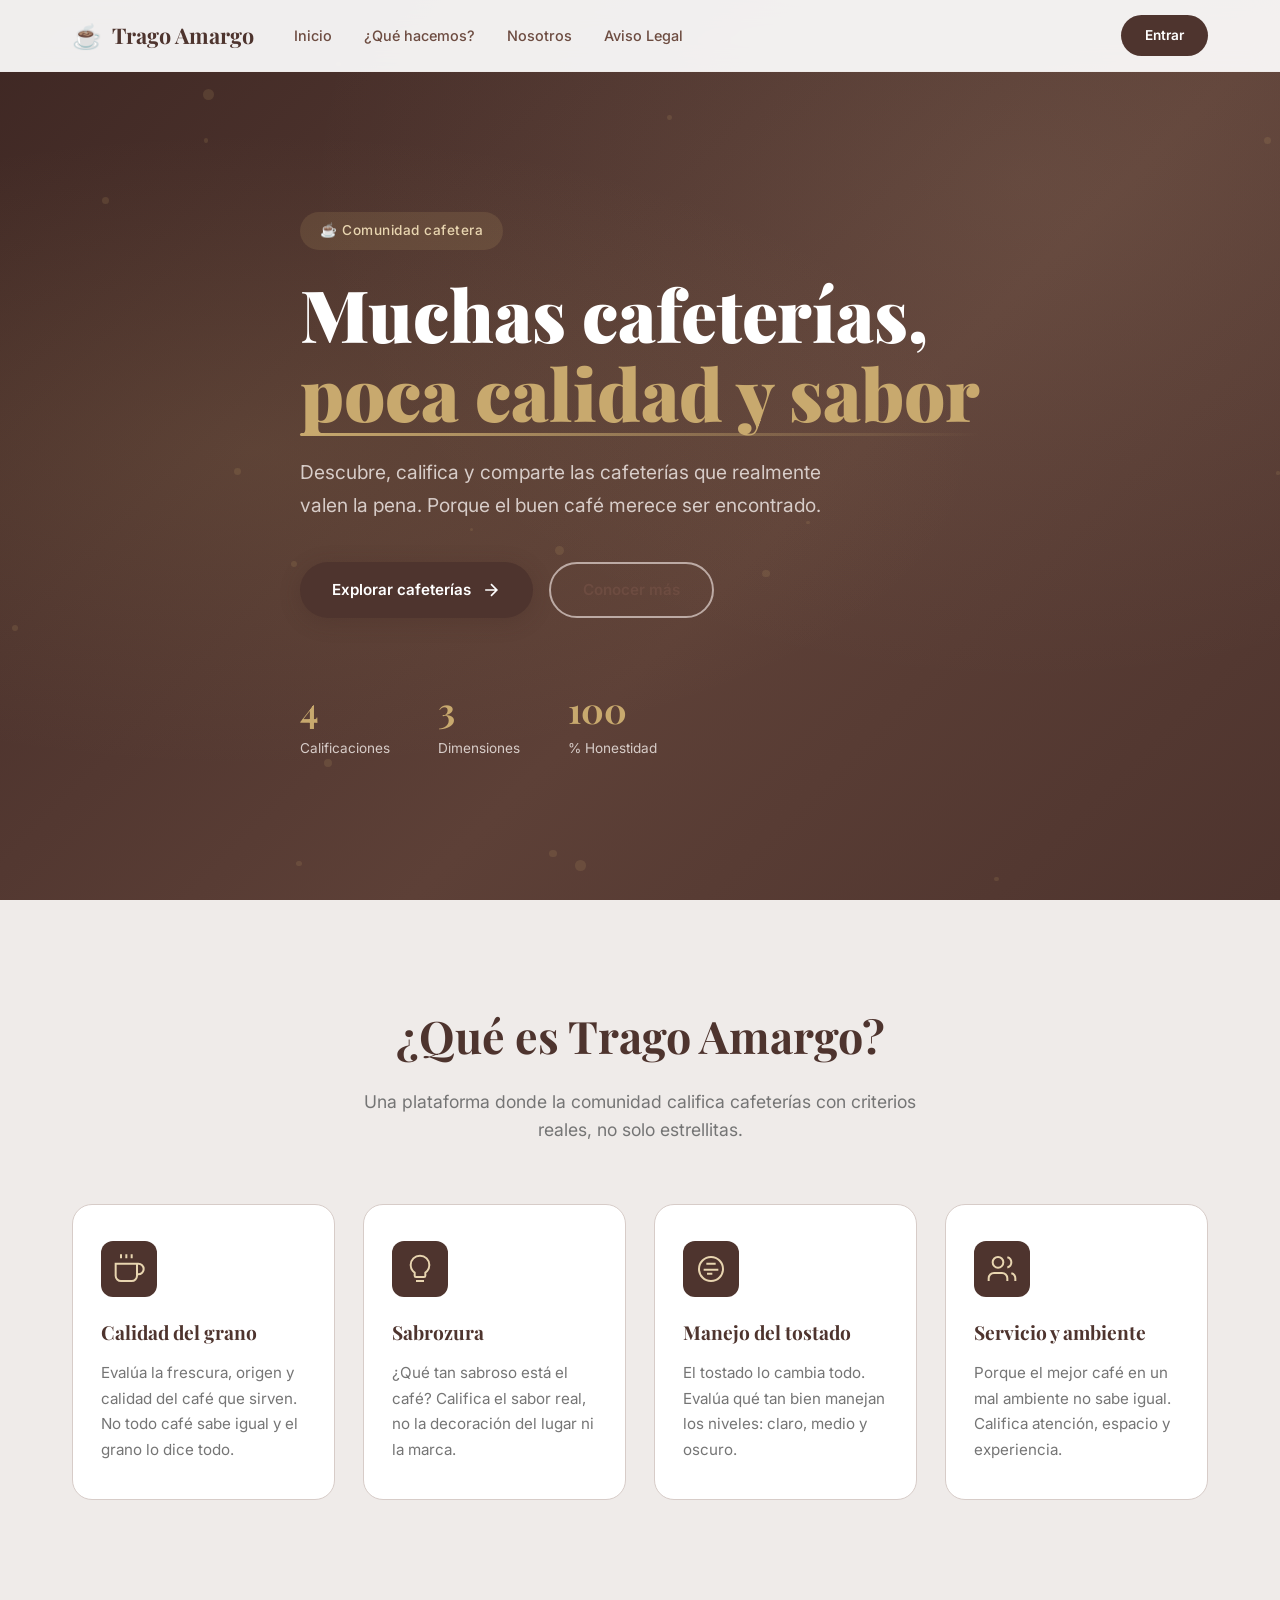
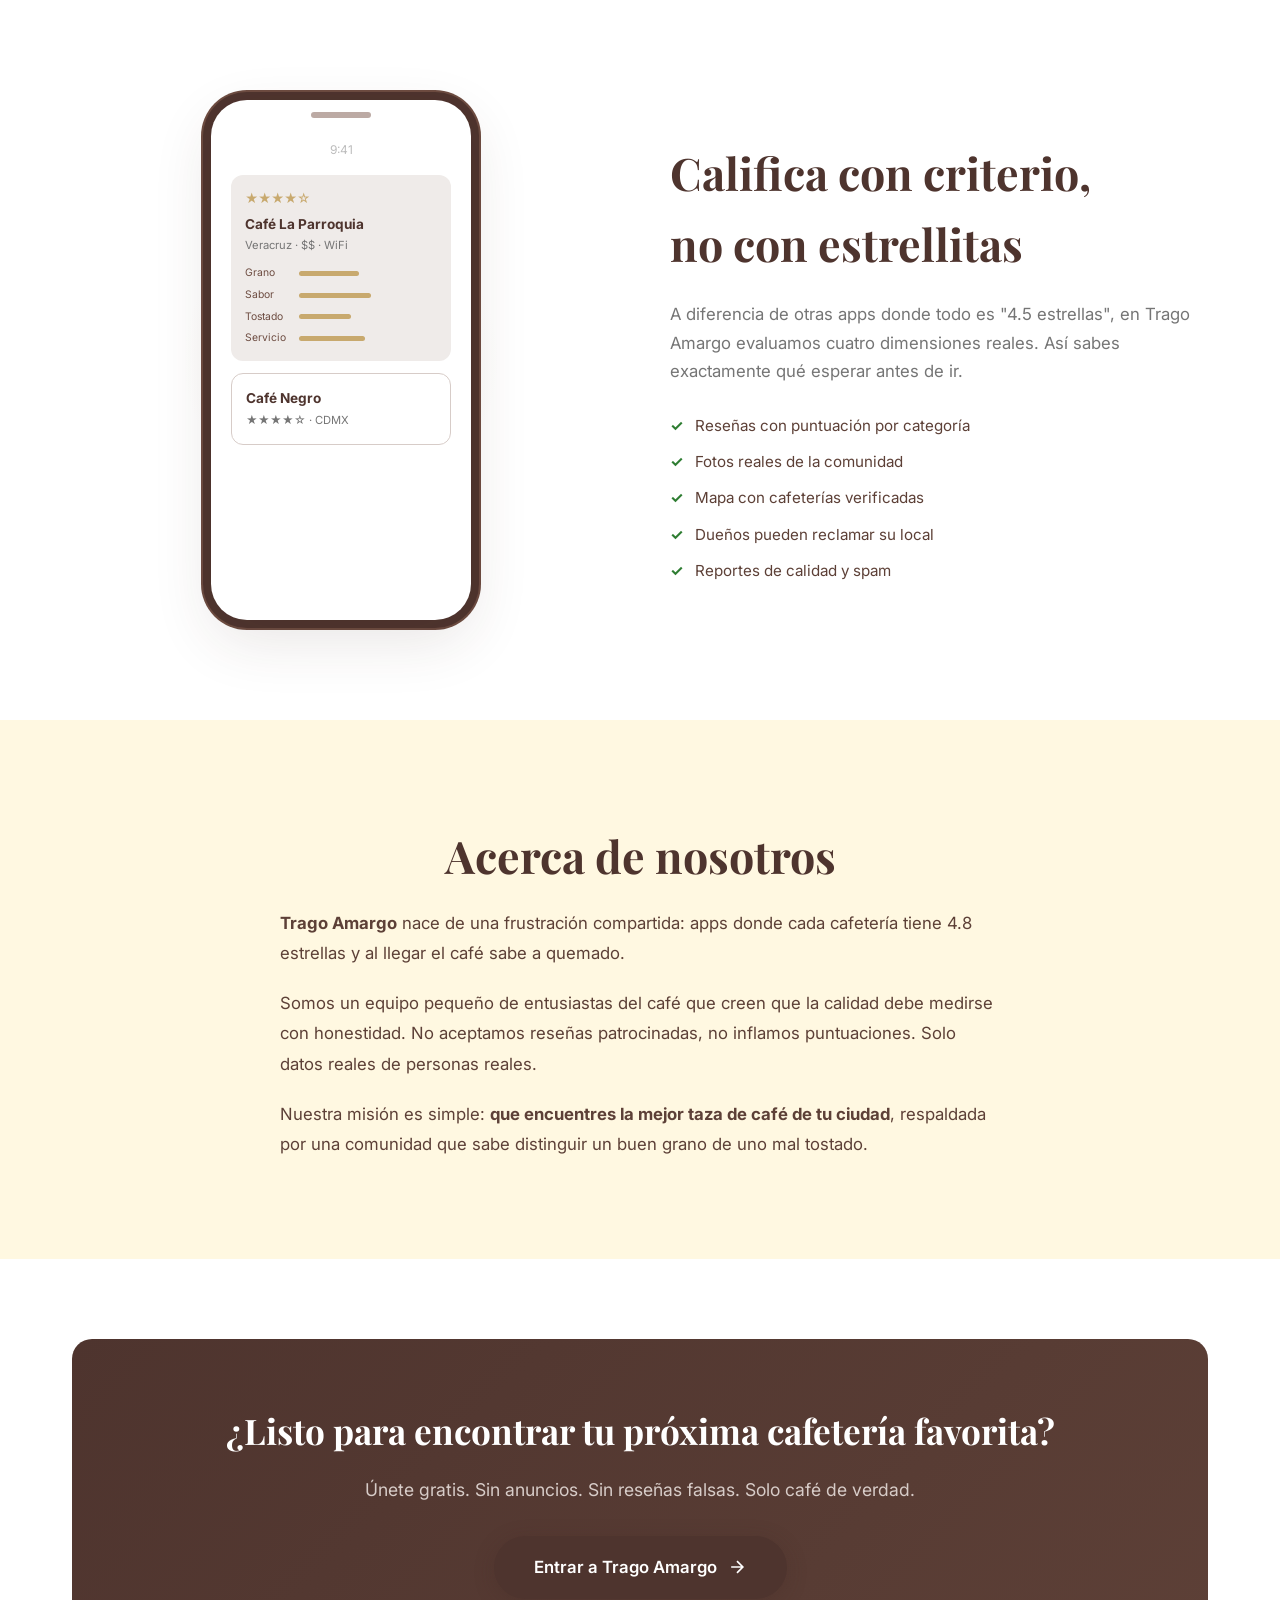
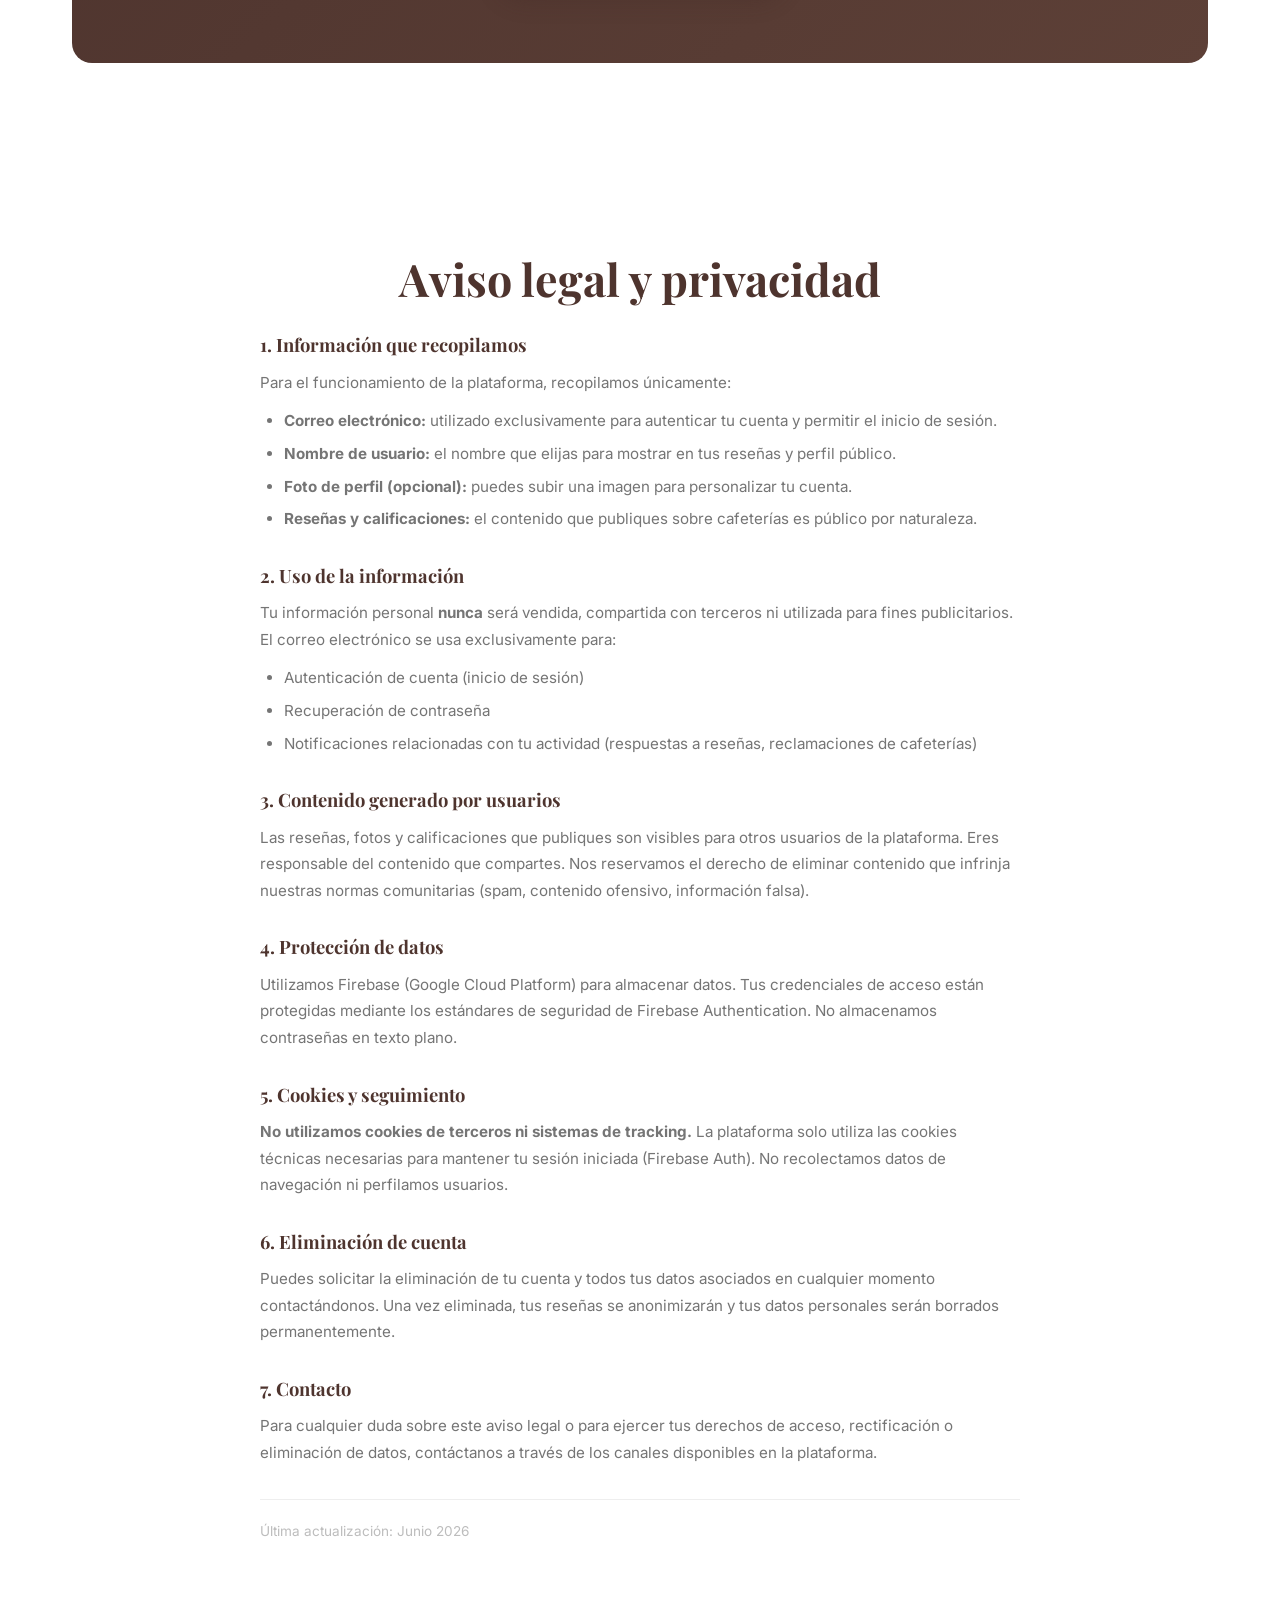
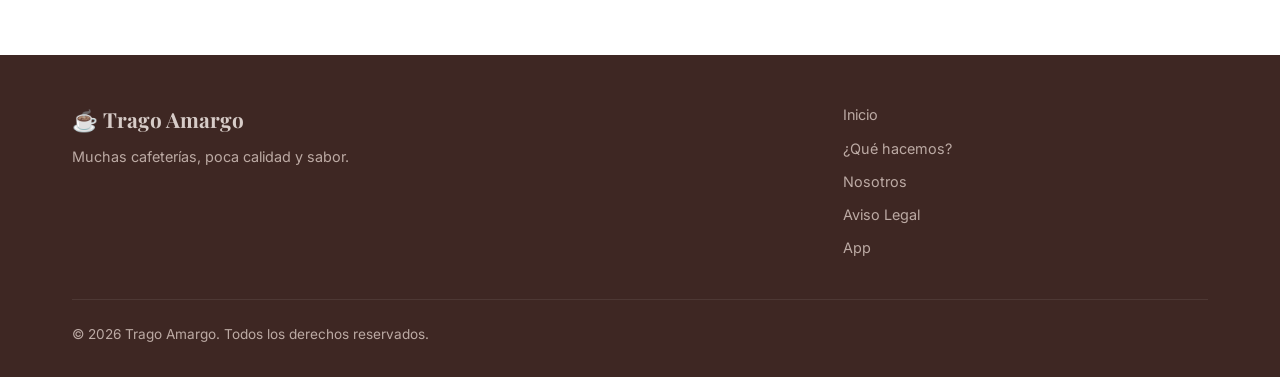
==== web/landing/index.html @ aa477227 "feat: landing page with HTML/CSS/JS Created responsive landing page at / with coffee-shop aesthetic:" ====
<!DOCTYPE html>
<html lang="es">
<head>
  <meta charset="UTF-8">
  <meta name="viewport" content="width=device-width, initial-scale=1.0">
  <meta name="description" content="Trago Amargo - Descubre y califica cafeterías con reseñas honestas de calidad, sabor y tostado.">
  <meta name="theme-color" content="#3E2723">
  <meta property="og:title" content="Trago Amargo - Cafeterías con personalidad">
  <meta property="og:description" content="Muchas cafeterías, poca calidad y sabor. Ayúdanos a encontrar las mejores.">
  <meta property="og:image" content="img/og-image.png">
  <title>Trago Amargo - Muchas cafeterías, poca calidad y sabor</title>
  <link rel="icon" type="image/png" href="../favicon.png">
  <link rel="preconnect" href="https://fonts.googleapis.com">
  <link rel="preconnect" href="https://fonts.gstatic.com" crossorigin>
  <link href="https://fonts.googleapis.com/css2?family=Playfair+Display:wght@400;700;900&family=Inter:wght@300;400;500;600;700&display=swap" rel="stylesheet">
  <link rel="stylesheet" href="css/style.css">
</head>
<body>

  <header class="header" id="header">
    <nav class="nav container">
      <a href="#" class="nav__logo">
        <span class="nav__logo-icon">☕</span>
        Trago Amargo
      </a>
      <ul class="nav__menu" id="nav-menu">
        <li><a href="#hero" class="nav__link">Inicio</a></li>
        <li><a href="#features" class="nav__link">¿Qué hacemos?</a></li>
        <li><a href="#about" class="nav__link">Nosotros</a></li>
        <li><a href="#legal" class="nav__link">Aviso Legal</a></li>
      </ul>
      <a href="/app" class="nav__cta button button--small">Entrar</a>
      <button class="nav__toggle" id="nav-toggle" aria-label="Menú">
        <span></span><span></span><span></span>
      </button>
    </nav>
  </header>

  <main>
    <section class="hero" id="hero">
      <div class="hero__bg">
        <div class="hero__overlay"></div>
        <div class="hero__particles" id="hero-particles"></div>
      </div>
      <div class="hero__content container">
        <span class="hero__badge fade-in">☕ Comunidad cafetera</span>
        <h1 class="hero__title fade-in delay-1">
          Muchas cafeterías,<br>
          <span class="hero__title--highlight">poca calidad y sabor</span>
        </h1>
        <p class="hero__subtitle fade-in delay-2">
          Descubre, califica y comparte las cafeterías que realmente valen la pena.
          Porque el buen café merece ser encontrado.
        </p>
        <div class="hero__actions fade-in delay-3">
          <a href="/app" class="button button--primary">
            <span>Explorar cafeterías</span>
            <svg width="20" height="20" viewBox="0 0 24 24" fill="none" stroke="currentColor" stroke-width="2"><path d="M5 12h14M12 5l7 7-7 7"/></svg>
          </a>
          <a href="#features" class="button button--ghost">Conocer más</a>
        </div>
        <div class="hero__stats fade-in delay-4">
          <div class="hero__stat">
            <span class="hero__stat-number" data-count="4">0</span>
            <span class="hero__stat-label">Calificaciones</span>
          </div>
          <div class="hero__stat">
            <span class="hero__stat-number" data-count="3">0</span>
            <span class="hero__stat-label">Dimensiones</span>
          </div>
          <div class="hero__stat">
            <span class="hero__stat-number" data-count="100">0</span>
            <span class="hero__stat-label">% Honestidad</span>
          </div>
        </div>
      </div>
    </section>

    <section class="features section" id="features">
      <div class="container">
        <h2 class="section__title fade-in">¿Qué es Trago Amargo?</h2>
        <p class="section__subtitle fade-in">Una plataforma donde la comunidad califica cafeterías con criterios reales, no solo estrellitas.</p>
        <div class="features__grid">
          <article class="feature-card fade-in delay-1">
            <div class="feature-card__icon">
              <svg width="32" height="32" viewBox="0 0 24 24" fill="none" stroke="currentColor" stroke-width="1.5"><path d="M18 8h1a4 4 0 0 1 0 8h-1M2 8h16v9a4 4 0 0 1-4 4H6a4 4 0 0 1-4-4V8ZM6 1v3M10 1v3M14 1v3"/></svg>
            </div>
            <h3>Calidad del grano</h3>
            <p>Evalúa la frescura, origen y calidad del café que sirven. No todo café sabe igual y el grano lo dice todo.</p>
          </article>
          <article class="feature-card fade-in delay-2">
            <div class="feature-card__icon">
              <svg width="32" height="32" viewBox="0 0 24 24" fill="none" stroke="currentColor" stroke-width="1.5"><path d="M12 2a7 7 0 0 1 7 7c0 2.38-1.19 4.47-3 5.74V17a1 1 0 0 1-1 1H9a1 1 0 0 1-1-1v-2.26C6.19 13.47 5 11.38 5 9a7 7 0 0 1 7-7Z"/><path d="M9 21h6"/></svg>
            </div>
            <h3>Sabrozura</h3>
            <p>¿Qué tan sabroso está el café? Califica el sabor real, no la decoración del lugar ni la marca.</p>
          </article>
          <article class="feature-card fade-in delay-3">
            <div class="feature-card__icon">
              <svg width="32" height="32" viewBox="0 0 24 24" fill="none" stroke="currentColor" stroke-width="1.5"><path d="M17.5 12.5h-11M15.5 8h-7M13 15.5H9M21 12c0 4.97-4.03 9-9 9s-9-4.03-9-9 4.03-9 9-9 9 4.03 9 9Z"/></svg>
            </div>
            <h3>Manejo del tostado</h3>
            <p>El tostado lo cambia todo. Evalúa qué tan bien manejan los niveles: claro, medio y oscuro.</p>
          </article>
          <article class="feature-card fade-in delay-4">
            <div class="feature-card__icon">
              <svg width="32" height="32" viewBox="0 0 24 24" fill="none" stroke="currentColor" stroke-width="1.5"><path d="M16 21v-2a4 4 0 0 0-4-4H6a4 4 0 0 0-4 4v2"/><circle cx="9" cy="7" r="4"/><path d="M22 21v-2a4 4 0 0 0-3-3.87M16 3.13a4 4 0 0 1 0 7.75"/></svg>
            </div>
            <h3>Servicio y ambiente</h3>
            <p>Porque el mejor café en un mal ambiente no sabe igual. Califica atención, espacio y experiencia.</p>
          </article>
        </div>
      </div>
    </section>

    <section class="showcase section">
      <div class="container">
        <div class="showcase__grid">
          <div class="showcase__image fade-in">
            <div class="showcase__phone">
              <div class="showcase__screen">
                <div class="showcase__demo">
                  <div class="demo-header"><span>9:41</span></div>
                  <div class="demo-card">
                    <div class="demo-card__stars">★★★★☆</div>
                    <div class="demo-card__name">Café La Parroquia</div>
                    <div class="demo-card__meta">Veracruz · $$ · WiFi</div>
                    <div class="demo-card__bars">
                      <div class="demo-bar"><span>Grano</span><div class="demo-bar__fill w80"></div></div>
                      <div class="demo-bar"><span>Sabor</span><div class="demo-bar__fill w90"></div></div>
                      <div class="demo-bar"><span>Tostado</span><div class="demo-bar__fill w70"></div></div>
                      <div class="demo-bar"><span>Servicio</span><div class="demo-bar__fill w85"></div></div>
                    </div>
                  </div>
                  <div class="demo-card demo-card--small">
                    <div class="demo-card__name">Café Negro</div>
                    <div class="demo-card__meta">★★★★☆ · CDMX</div>
                  </div>
                </div>
              </div>
            </div>
          </div>
          <div class="showcase__text fade-in delay-2">
            <h2 class="section__title section__title--left">Califica con criterio,<br>no con estrellitas</h2>
            <p class="showcase__desc">A diferencia de otras apps donde todo es "4.5 estrellas", en Trago Amargo evaluamos cuatro dimensiones reales. Así sabes exactamente qué esperar antes de ir.</p>
            <ul class="showcase__list">
              <li><span>✓</span> Reseñas con puntuación por categoría</li>
              <li><span>✓</span> Fotos reales de la comunidad</li>
              <li><span>✓</span> Mapa con cafeterías verificadas</li>
              <li><span>✓</span> Dueños pueden reclamar su local</li>
              <li><span>✓</span> Reportes de calidad y spam</li>
            </ul>
          </div>
        </div>
      </div>
    </section>

    <section class="about section" id="about">
      <div class="container">
        <h2 class="section__title fade-in">Acerca de nosotros</h2>
        <div class="about__content fade-in delay-1">
          <p>
            <strong>Trago Amargo</strong> nace de una frustración compartida: apps donde cada cafetería tiene 4.8 estrellas y al llegar el café sabe a quemado.
          </p>
          <p>
            Somos un equipo pequeño de entusiastas del café que creen que la calidad debe medirse con honestidad. No aceptamos reseñas patrocinadas, no inflamos puntuaciones. Solo datos reales de personas reales.
          </p>
          <p>
            Nuestra misión es simple: <strong>que encuentres la mejor taza de café de tu ciudad</strong>, respaldada por una comunidad que sabe distinguir un buen grano de uno mal tostado.
          </p>
        </div>
      </div>
    </section>

    <section class="cta section">
      <div class="container">
        <div class="cta__card fade-in">
          <h2>¿Listo para encontrar tu próxima cafetería favorita?</h2>
          <p>Únete gratis. Sin anuncios. Sin reseñas falsas. Solo café de verdad.</p>
          <a href="/app" class="button button--primary button--large">
            Entrar a Trago Amargo
            <svg width="20" height="20" viewBox="0 0 24 24" fill="none" stroke="currentColor" stroke-width="2"><path d="M5 12h14M12 5l7 7-7 7"/></svg>
          </a>
        </div>
      </div>
    </section>

    <section class="legal section" id="legal">
      <div class="container">
        <h2 class="section__title fade-in">Aviso legal y privacidad</h2>
        <div class="legal__content fade-in delay-1">
          <h3>1. Información que recopilamos</h3>
          <p>Para el funcionamiento de la plataforma, recopilamos únicamente:</p>
          <ul>
            <li><strong>Correo electrónico:</strong> utilizado exclusivamente para autenticar tu cuenta y permitir el inicio de sesión.</li>
            <li><strong>Nombre de usuario:</strong> el nombre que elijas para mostrar en tus reseñas y perfil público.</li>
            <li><strong>Foto de perfil (opcional):</strong> puedes subir una imagen para personalizar tu cuenta.</li>
            <li><strong>Reseñas y calificaciones:</strong> el contenido que publiques sobre cafeterías es público por naturaleza.</li>
          </ul>

          <h3>2. Uso de la información</h3>
          <p>Tu información personal <strong>nunca</strong> será vendida, compartida con terceros ni utilizada para fines publicitarios. El correo electrónico se usa exclusivamente para:</p>
          <ul>
            <li>Autenticación de cuenta (inicio de sesión)</li>
            <li>Recuperación de contraseña</li>
            <li>Notificaciones relacionadas con tu actividad (respuestas a reseñas, reclamaciones de cafeterías)</li>
          </ul>

          <h3>3. Contenido generado por usuarios</h3>
          <p>Las reseñas, fotos y calificaciones que publiques son visibles para otros usuarios de la plataforma. Eres responsable del contenido que compartes. Nos reservamos el derecho de eliminar contenido que infrinja nuestras normas comunitarias (spam, contenido ofensivo, información falsa).</p>

          <h3>4. Protección de datos</h3>
          <p>Utilizamos Firebase (Google Cloud Platform) para almacenar datos. Tus credenciales de acceso están protegidas mediante los estándares de seguridad de Firebase Authentication. No almacenamos contraseñas en texto plano.</p>

          <h3>5. Cookies y seguimiento</h3>
          <p><strong>No utilizamos cookies de terceros ni sistemas de tracking.</strong> La plataforma solo utiliza las cookies técnicas necesarias para mantener tu sesión iniciada (Firebase Auth). No recolectamos datos de navegación ni perfilamos usuarios.</p>

          <h3>6. Eliminación de cuenta</h3>
          <p>Puedes solicitar la eliminación de tu cuenta y todos tus datos asociados en cualquier momento contactándonos. Una vez eliminada, tus reseñas se anonimizarán y tus datos personales serán borrados permanentemente.</p>

          <h3>7. Contacto</h3>
          <p>Para cualquier duda sobre este aviso legal o para ejercer tus derechos de acceso, rectificación o eliminación de datos, contáctanos a través de los canales disponibles en la plataforma.</p>

          <p class="legal__updated">Última actualización: Junio 2026</p>
        </div>
      </div>
    </section>
  </main>

  <footer class="footer">
    <div class="container footer__grid">
      <div class="footer__brand">
        <span class="footer__logo">☕ Trago Amargo</span>
        <p>Muchas cafeterías, poca calidad y sabor.</p>
      </div>
      <div class="footer__links">
        <a href="#hero">Inicio</a>
        <a href="#features">¿Qué hacemos?</a>
        <a href="#about">Nosotros</a>
        <a href="#legal">Aviso Legal</a>
        <a href="/app">App</a>
      </div>
      <div class="footer__copy">
        <p>&copy; 2026 Trago Amargo. Todos los derechos reservados.</p>
      </div>
    </div>
  </footer>

  <script src="js/main.js"></script>
</body>
</html>
---- web/landing/css/style.css ----
/* =============================================
   Trago Amargo — Landing Page
   Coffee aesthetic with warm tones
   ============================================= */

:root {
  --brown-900: #3E2723;
  --brown-800: #4E342E;
  --brown-700: #5D4037;
  --brown-600: #6D4C41;
  --brown-200: #BCAAA4;
  --brown-100: #D7CCC8;
  --brown-50: #EFEBE9;
  --cream: #FFF8E1;
  --gold: #C8A96E;
  --gold-light: #E8D5B0;
  --white: #FFFFFF;
  --black: #1A1A1A;
  --gray-600: #757575;
  --gray-400: #BDBDBD;
  --gray-200: #EEEEEE;
  --error: #C62828;
  --success: #2E7D32;

  --font-display: 'Playfair Display', Georgia, serif;
  --font-body: 'Inter', -apple-system, BlinkMacSystemFont, sans-serif;

  --max-width: 1200px;
  --header-height: 72px;
  --radius: 12px;
  --radius-lg: 20px;
  --transition: 0.3s cubic-bezier(0.4, 0, 0.2, 1);
}

*, *::before, *::after {
  margin: 0;
  padding: 0;
  box-sizing: border-box;
}

html {
  scroll-behavior: smooth;
  font-size: 16px;
}

body {
  font-family: var(--font-body);
  color: var(--black);
  background: var(--white);
  line-height: 1.6;
  overflow-x: hidden;
  -webkit-font-smoothing: antialiased;
}

.container {
  max-width: var(--max-width);
  margin: 0 auto;
  padding: 0 32px;
}

/* =============================================
   Header
   ============================================= */
.header {
  position: fixed;
  top: 0;
  left: 0;
  right: 0;
  height: var(--header-height);
  background: rgba(255, 255, 255, 0.92);
  backdrop-filter: blur(12px);
  -webkit-backdrop-filter: blur(12px);
  border-bottom: 1px solid var(--brown-50);
  z-index: 1000;
  transition: box-shadow var(--transition);
}

.header.scrolled {
  box-shadow: 0 1px 20px rgba(62, 39, 35, 0.08);
}

.nav {
  display: flex;
  align-items: center;
  height: 100%;
  gap: 40px;
}

.nav__logo {
  display: flex;
  align-items: center;
  gap: 10px;
  text-decoration: none;
  font-family: var(--font-display);
  font-size: 1.35rem;
  font-weight: 700;
  color: var(--brown-800);
  white-space: nowrap;
}

.nav__logo-icon {
  font-size: 1.5rem;
}

.nav__menu {
  display: flex;
  align-items: center;
  gap: 32px;
  list-style: none;
  flex: 1;
}

.nav__link {
  text-decoration: none;
  color: var(--brown-600);
  font-size: 0.9rem;
  font-weight: 500;
  transition: color var(--transition);
  position: relative;
}

.nav__link::after {
  content: '';
  position: absolute;
  bottom: -4px;
  left: 0;
  width: 0;
  height: 2px;
  background: var(--gold);
  transition: width var(--transition);
}

.nav__link:hover { color: var(--brown-800); }
.nav__link:hover::after { width: 100%; }

.nav__cta { margin-left: auto; }

.nav__toggle {
  display: none;
  flex-direction: column;
  gap: 5px;
  background: none;
  border: none;
  cursor: pointer;
  padding: 4px;
}

.nav__toggle span {
  width: 24px;
  height: 2px;
  background: var(--brown-700);
  border-radius: 2px;
  transition: var(--transition);
}

/* =============================================
   Buttons
   ============================================= */
.button {
  display: inline-flex;
  align-items: center;
  gap: 10px;
  text-decoration: none;
  font-weight: 600;
  font-size: 0.95rem;
  border-radius: 50px;
  transition: all var(--transition);
  cursor: pointer;
  border: none;
  font-family: var(--font-body);
}

.button--primary {
  background: var(--brown-800);
  color: var(--white);
  padding: 14px 32px;
  box-shadow: 0 4px 20px rgba(62, 39, 35, 0.25);
}

.button--primary:hover {
  background: var(--brown-900);
  transform: translateY(-2px);
  box-shadow: 0 6px 28px rgba(62, 39, 35, 0.35);
}

.button--ghost {
  background: transparent;
  color: var(--brown-600);
  padding: 14px 32px;
  border: 2px solid var(--brown-200);
}

.button--ghost:hover {
  border-color: var(--brown-600);
  color: var(--brown-800);
}

.button--small {
  padding: 10px 24px;
  font-size: 0.85rem;
  background: var(--brown-800);
  color: var(--white);
}

.button--small:hover { background: var(--brown-900); }

.button--large {
  padding: 18px 40px;
  font-size: 1.05rem;
}

/* =============================================
   Hero
   ============================================= */
.hero {
  position: relative;
  min-height: 100vh;
  display: flex;
  align-items: center;
  overflow: hidden;
  padding-top: var(--header-height);
}

.hero__bg {
  position: absolute;
  inset: 0;
  background: linear-gradient(135deg, #3E2723 0%, #4E342E 30%, #5D4037 60%, #4E342E 100%);
}

.hero__overlay {
  position: absolute;
  inset: 0;
  background:
    radial-gradient(ellipse at 20% 50%, rgba(200, 169, 110, 0.12) 0%, transparent 50%),
    radial-gradient(ellipse at 80% 20%, rgba(232, 213, 176, 0.08) 0%, transparent 50%);
}

.hero__particles {
  position: absolute;
  inset: 0;
  pointer-events: none;
}

.particle {
  position: absolute;
  background: rgba(200, 169, 110, 0.15);
  border-radius: 50%;
  animation: float 12s infinite ease-in-out;
}

@keyframes float {
  0%, 100% { transform: translateY(0) scale(1); opacity: 0.3; }
  50% { transform: translateY(-20px) scale(1.2); opacity: 0.5; }
}

.hero__content {
  position: relative;
  z-index: 2;
  padding: 80px 0;
}

.hero__badge {
  display: inline-block;
  background: rgba(200, 169, 110, 0.15);
  color: var(--gold-light);
  padding: 8px 20px;
  border-radius: 50px;
  font-size: 0.85rem;
  font-weight: 500;
  margin-bottom: 24px;
  letter-spacing: 0.5px;
}

.hero__title {
  font-family: var(--font-display);
  font-size: clamp(2.5rem, 6vw, 4.5rem);
  font-weight: 900;
  color: var(--white);
  line-height: 1.1;
  margin-bottom: 24px;
}

.hero__title--highlight {
  color: var(--gold);
  position: relative;
}

.hero__title--highlight::after {
  content: '';
  position: absolute;
  bottom: 4px;
  left: 0;
  right: 0;
  height: 3px;
  background: linear-gradient(90deg, var(--gold), transparent);
  border-radius: 2px;
}

.hero__subtitle {
  font-size: clamp(1rem, 2.5vw, 1.2rem);
  color: var(--brown-100);
  max-width: 560px;
  line-height: 1.7;
  margin-bottom: 40px;
}

.hero__actions {
  display: flex;
  gap: 16px;
  flex-wrap: wrap;
  margin-bottom: 64px;
}

.hero__stats {
  display: flex;
  gap: 48px;
}

.hero__stat {
  display: flex;
  flex-direction: column;
}

.hero__stat-number {
  font-family: var(--font-display);
  font-size: 2.2rem;
  font-weight: 700;
  color: var(--gold);
}

.hero__stat-label {
  font-size: 0.85rem;
  color: var(--brown-100);
}

/* =============================================
   Sections
   ============================================= */
.section {
  padding: 100px 0;
}

.section__title {
  font-family: var(--font-display);
  font-size: clamp(1.8rem, 4vw, 2.8rem);
  font-weight: 700;
  color: var(--brown-800);
  text-align: center;
  margin-bottom: 16px;
}

.section__title--left { text-align: left; }

.section__subtitle {
  font-size: 1.1rem;
  color: var(--gray-600);
  text-align: center;
  max-width: 600px;
  margin: 0 auto 60px;
}

/* =============================================
   Features
   ============================================= */
.features { background: var(--brown-50); }

.features__grid {
  display: grid;
  grid-template-columns: repeat(auto-fit, minmax(260px, 1fr));
  gap: 28px;
}

.feature-card {
  background: var(--white);
  padding: 36px 28px;
  border-radius: var(--radius-lg);
  transition: transform var(--transition), box-shadow var(--transition);
  border: 1px solid var(--brown-100);
}

.feature-card:hover {
  transform: translateY(-6px);
  box-shadow: 0 12px 40px rgba(62, 39, 35, 0.08);
}

.feature-card__icon {
  width: 56px;
  height: 56px;
  display: flex;
  align-items: center;
  justify-content: center;
  background: var(--brown-800);
  color: var(--gold-light);
  border-radius: var(--radius);
  margin-bottom: 20px;
}

.feature-card h3 {
  font-family: var(--font-display);
  font-size: 1.2rem;
  color: var(--brown-800);
  margin-bottom: 12px;
}

.feature-card p {
  font-size: 0.95rem;
  color: var(--gray-600);
  line-height: 1.7;
}

/* =============================================
   Showcase (phone demo)
   ============================================= */
.showcase { background: var(--white); }

.showcase__grid {
  display: grid;
  grid-template-columns: 1fr 1fr;
  gap: 60px;
  align-items: center;
}

.showcase__desc {
  font-size: 1.05rem;
  color: var(--gray-600);
  margin: 20px 0 28px;
  line-height: 1.7;
}

.showcase__list {
  list-style: none;
  display: flex;
  flex-direction: column;
  gap: 12px;
}

.showcase__list li {
  display: flex;
  align-items: center;
  gap: 12px;
  font-size: 0.95rem;
  color: var(--brown-700);
}

.showcase__list span {
  color: var(--success);
  font-weight: 700;
}

.showcase__phone {
  display: flex;
  justify-content: center;
  position: relative;
}

.showcase__phone::before {
  content: '';
  position: absolute;
  top: 50%;
  left: 50%;
  transform: translate(-50%, -50%);
  width: 320px;
  height: 320px;
  background: radial-gradient(circle, rgba(200, 169, 110, 0.15) 0%, transparent 70%);
  border-radius: 50%;
}

.showcase__screen {
  width: 260px;
  height: 520px;
  background: var(--white);
  border-radius: 36px;
  padding: 28px 20px;
  box-shadow:
    0 20px 60px rgba(62, 39, 35, 0.12),
    0 0 0 8px var(--brown-800),
    0 0 0 10px var(--brown-600);
  position: relative;
  overflow: hidden;
  z-index: 1;
}

.showcase__screen::before {
  content: '';
  position: absolute;
  top: 12px;
  left: 50%;
  transform: translateX(-50%);
  width: 60px;
  height: 6px;
  background: var(--brown-200);
  border-radius: 3px;
}

.showcase__demo {
  padding-top: 12px;
}

.demo-header {
  text-align: center;
  font-size: 0.75rem;
  color: var(--gray-400);
  margin-bottom: 16px;
}

.demo-card {
  background: var(--brown-50);
  border-radius: var(--radius);
  padding: 14px;
  margin-bottom: 12px;
}

.demo-card__stars {
  color: var(--gold);
  font-size: 0.8rem;
  margin-bottom: 4px;
}

.demo-card__name {
  font-weight: 700;
  font-size: 0.85rem;
  color: var(--brown-800);
  margin-bottom: 2px;
}

.demo-card__meta {
  font-size: 0.7rem;
  color: var(--gray-600);
  margin-bottom: 10px;
}

.demo-card__bars {
  display: flex;
  flex-direction: column;
  gap: 5px;
}

.demo-bar {
  display: flex;
  align-items: center;
  gap: 6px;
  font-size: 0.65rem;
  color: var(--brown-600);
}

.demo-bar span { width: 48px; }

.demo-bar__fill {
  height: 5px;
  background: var(--gold);
  border-radius: 3px;
}

.w80 { width: 60px; }
.w90 { width: 72px; }
.w70 { width: 52px; }
.w85 { width: 66px; }

.demo-card--small {
  background: var(--white);
  border: 1px solid var(--brown-100);
}

.demo-card--small .demo-card__meta { margin-bottom: 0; }

/* =============================================
   About
   ============================================= */
.about { background: var(--cream); }

.about__content {
  max-width: 720px;
  margin: 0 auto;
  display: flex;
  flex-direction: column;
  gap: 20px;
}

.about__content p {
  font-size: 1.05rem;
  color: var(--brown-700);
  line-height: 1.8;
}

/* =============================================
   CTA
   ============================================= */
.cta { padding: 80px 0; }

.cta__card {
  background: linear-gradient(135deg, var(--brown-800), var(--brown-700));
  border-radius: var(--radius-lg);
  padding: 64px 40px;
  text-align: center;
  color: var(--white);
}

.cta__card h2 {
  font-family: var(--font-display);
  font-size: clamp(1.6rem, 3vw, 2.2rem);
  margin-bottom: 16px;
}

.cta__card p {
  font-size: 1.1rem;
  color: var(--brown-100);
  margin-bottom: 32px;
}

/* =============================================
   Legal
   ============================================= */
.legal__content {
  max-width: 760px;
  margin: 0 auto;
}

.legal__content h3 {
  font-family: var(--font-display);
  font-size: 1.15rem;
  color: var(--brown-800);
  margin: 28px 0 10px;
}

.legal__content h3:first-child { margin-top: 0; }

.legal__content p {
  font-size: 0.95rem;
  color: var(--gray-600);
  line-height: 1.75;
  margin-bottom: 12px;
}

.legal__content ul {
  list-style: disc;
  padding-left: 24px;
  margin-bottom: 16px;
}

.legal__content li {
  font-size: 0.95rem;
  color: var(--gray-600);
  line-height: 1.75;
  margin-bottom: 6px;
}

.legal__updated {
  font-size: 0.85rem !important;
  color: var(--gray-400) !important;
  margin-top: 32px !important;
  padding-top: 20px;
  border-top: 1px solid var(--gray-200);
}

/* =============================================
   Footer
   ============================================= */
.footer {
  background: var(--brown-900);
  color: var(--brown-100);
  padding: 48px 0 32px;
}

.footer__grid {
  display: grid;
  grid-template-columns: 2fr 1fr;
  gap: 40px;
}

.footer__logo {
  font-family: var(--font-display);
  font-size: 1.3rem;
  font-weight: 700;
  margin-bottom: 8px;
  display: block;
}

.footer__brand p {
  font-size: 0.9rem;
  color: var(--brown-200);
}

.footer__links {
  display: flex;
  flex-direction: column;
  gap: 10px;
}

.footer__links a {
  color: var(--brown-200);
  text-decoration: none;
  font-size: 0.9rem;
  transition: color var(--transition);
}

.footer__links a:hover { color: var(--gold-light); }

.footer__copy {
  grid-column: 1 / -1;
  padding-top: 24px;
  border-top: 1px solid rgba(255,255,255,0.08);
  font-size: 0.85rem;
  color: var(--brown-200);
}

/* =============================================
   Animations
   ============================================= */
.fade-in {
  opacity: 0;
  transform: translateY(30px);
  transition: opacity 0.8s ease, transform 0.8s ease;
}

.fade-in.visible {
  opacity: 1;
  transform: translateY(0);
}

.delay-1 { transition-delay: 0.15s; }
.delay-2 { transition-delay: 0.30s; }
.delay-3 { transition-delay: 0.45s; }
.delay-4 { transition-delay: 0.60s; }

/* =============================================
   Responsive
   ============================================= */
@media (max-width: 900px) {
  .nav__menu {
    position: fixed;
    top: var(--header-height);
    left: 0;
    right: 0;
    background: var(--white);
    flex-direction: column;
    padding: 32px;
    gap: 24px;
    transform: translateY(-120%);
    transition: transform var(--transition);
    border-bottom: 1px solid var(--brown-50);
    box-shadow: 0 8px 24px rgba(0,0,0,0.06);
  }

  .nav__menu.open { transform: translateY(0); }

  .nav__cta { margin-left: 0; }

  .nav__toggle { display: flex; }

  .showcase__grid {
    grid-template-columns: 1fr;
    gap: 40px;
  }

  .showcase__screen {
    width: 220px;
    height: 440px;
  }

  .hero__stats {
    gap: 28px;
    flex-wrap: wrap;
  }

  .footer__grid {
    grid-template-columns: 1fr;
  }
}

@media (max-width: 600px) {
  .container { padding: 0 20px; }
  .section { padding: 64px 0; }
  .hero { min-height: auto; }
  .hero__content { padding: 40px 0 60px; }
  .hero__actions { flex-direction: column; }
  .cta__card { padding: 40px 24px; }
}
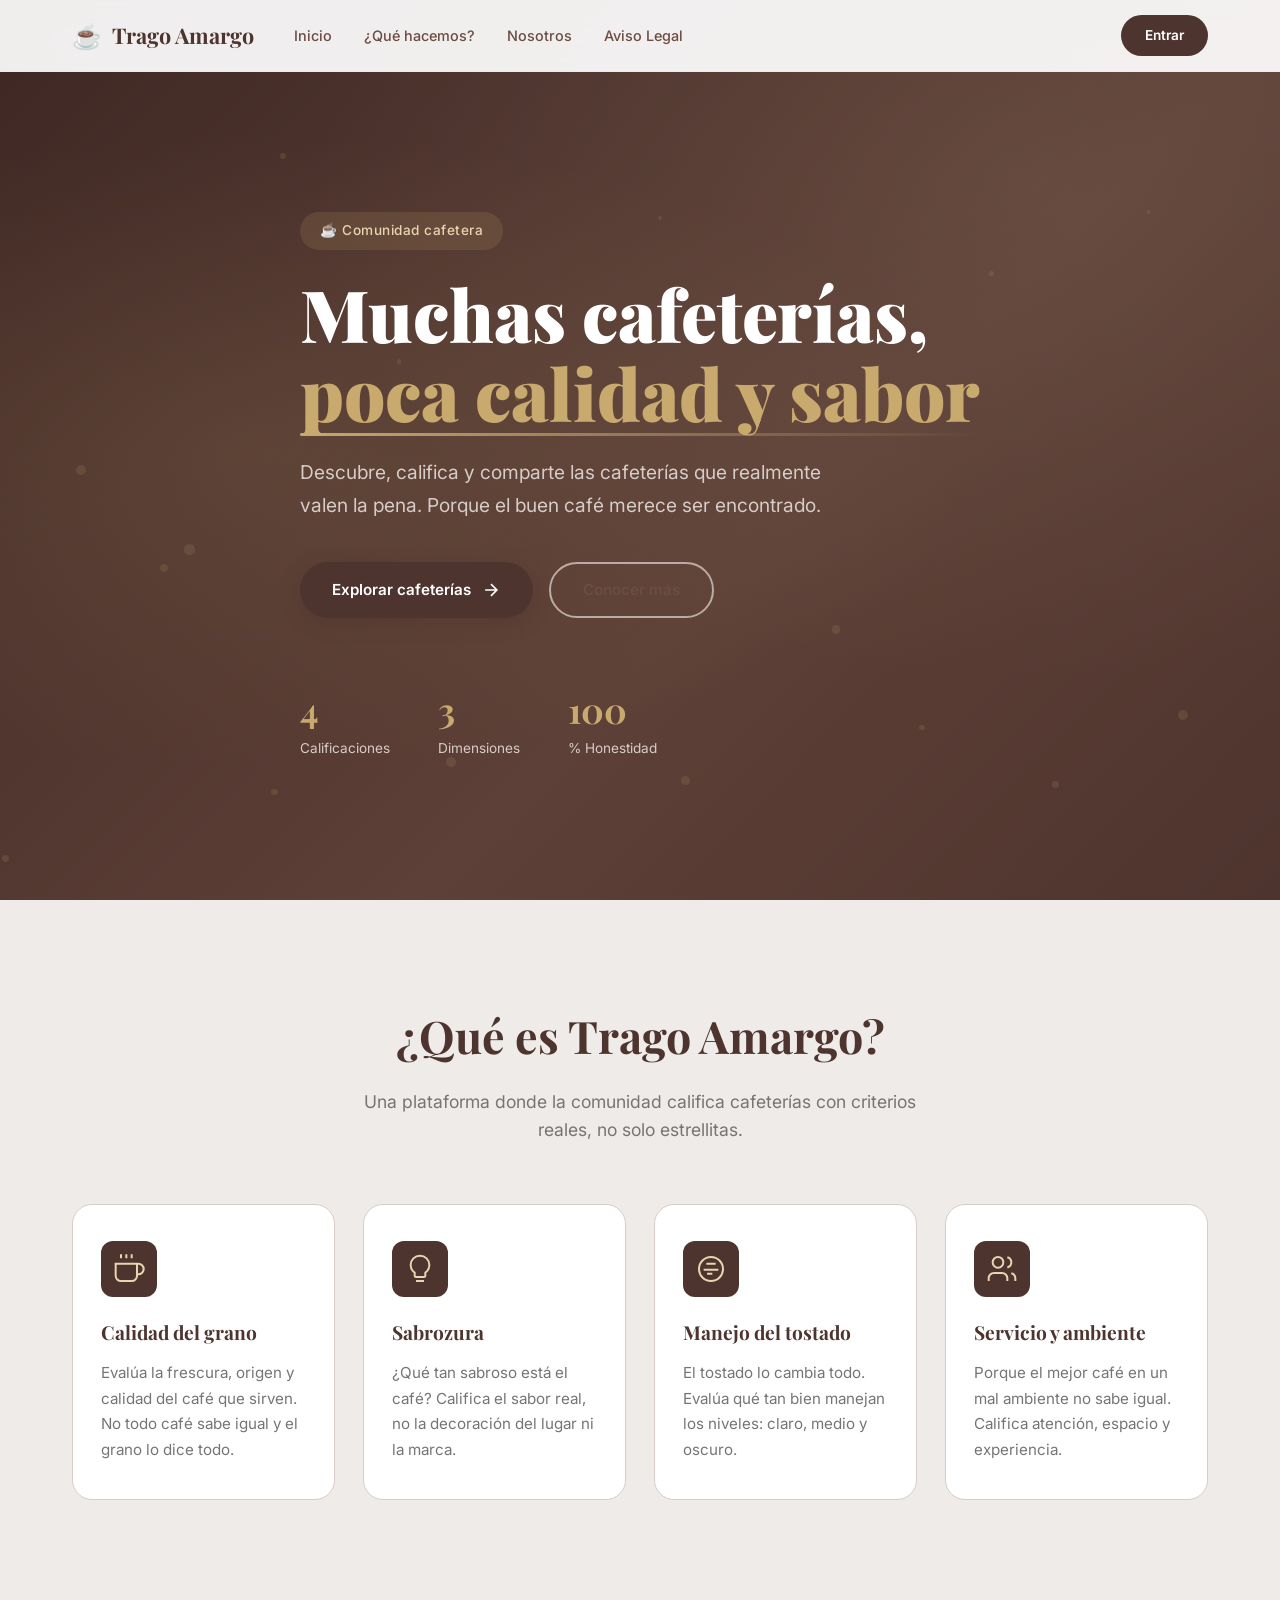
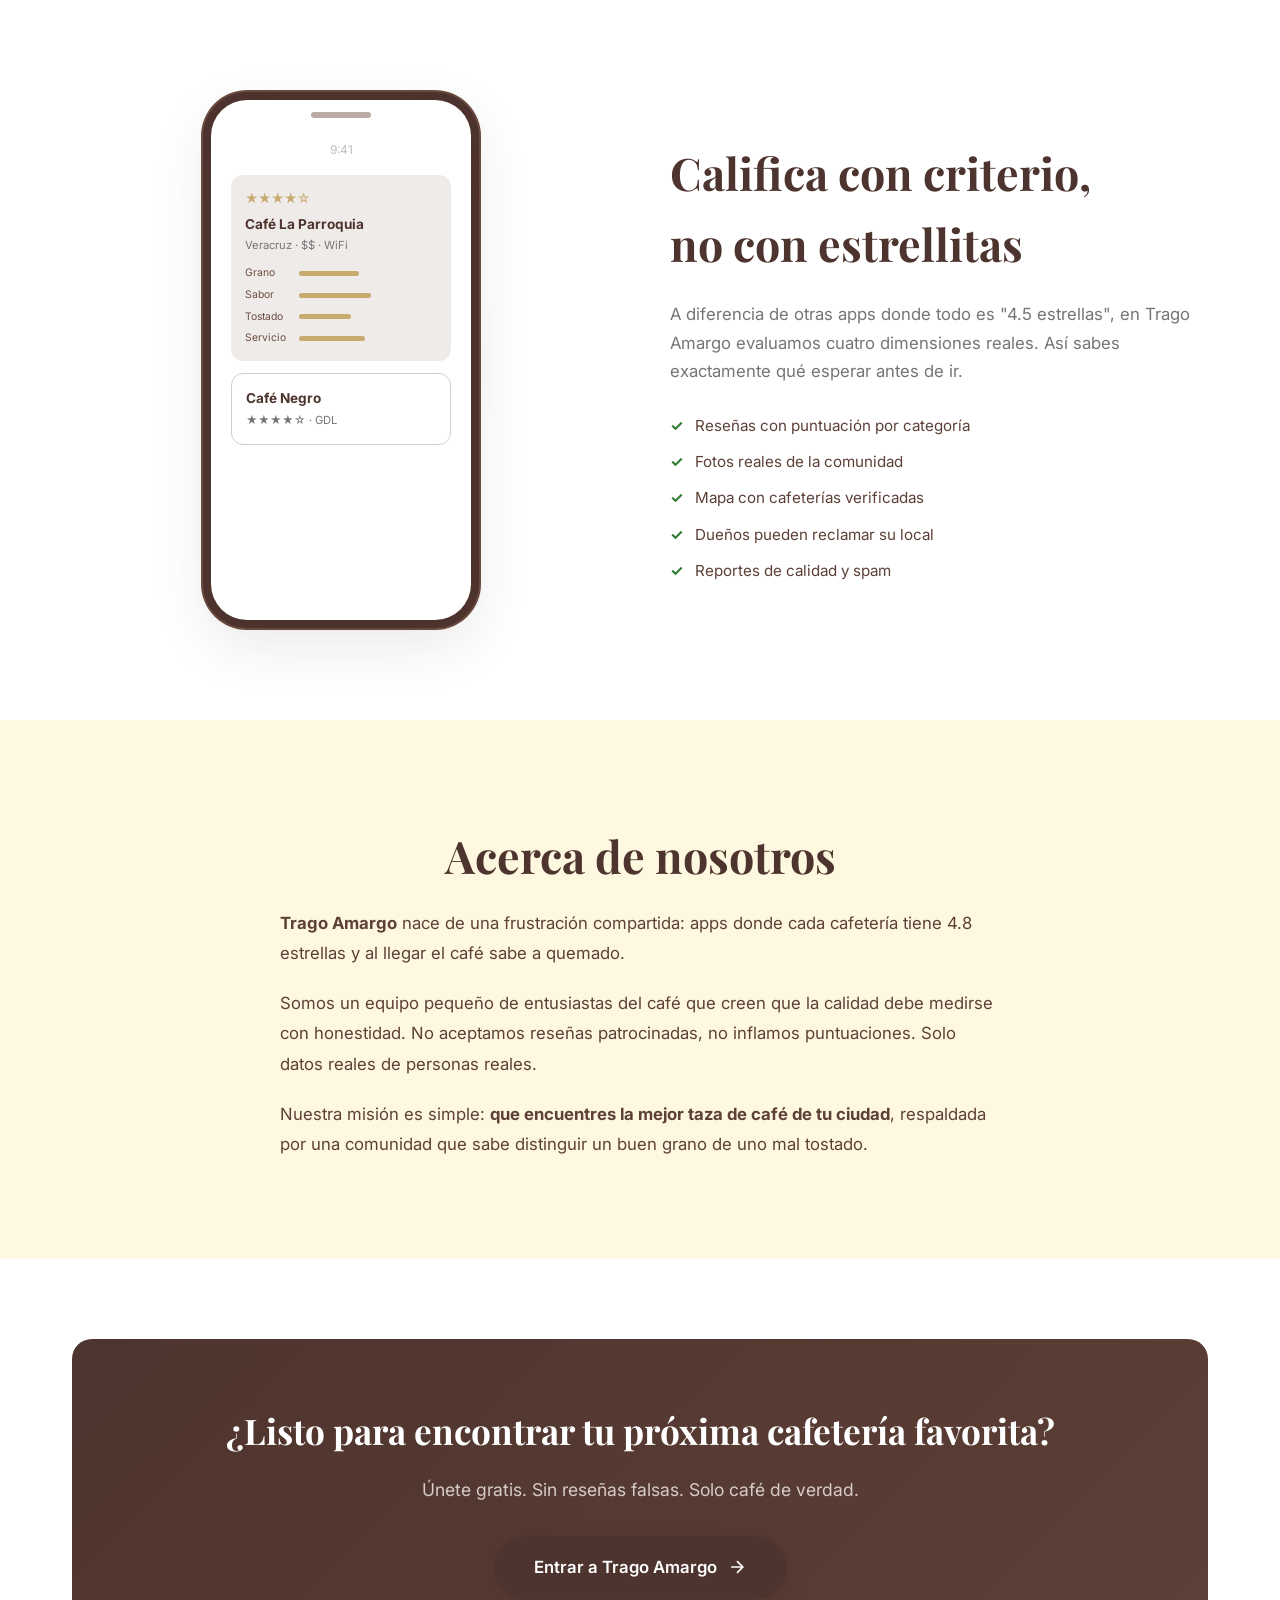
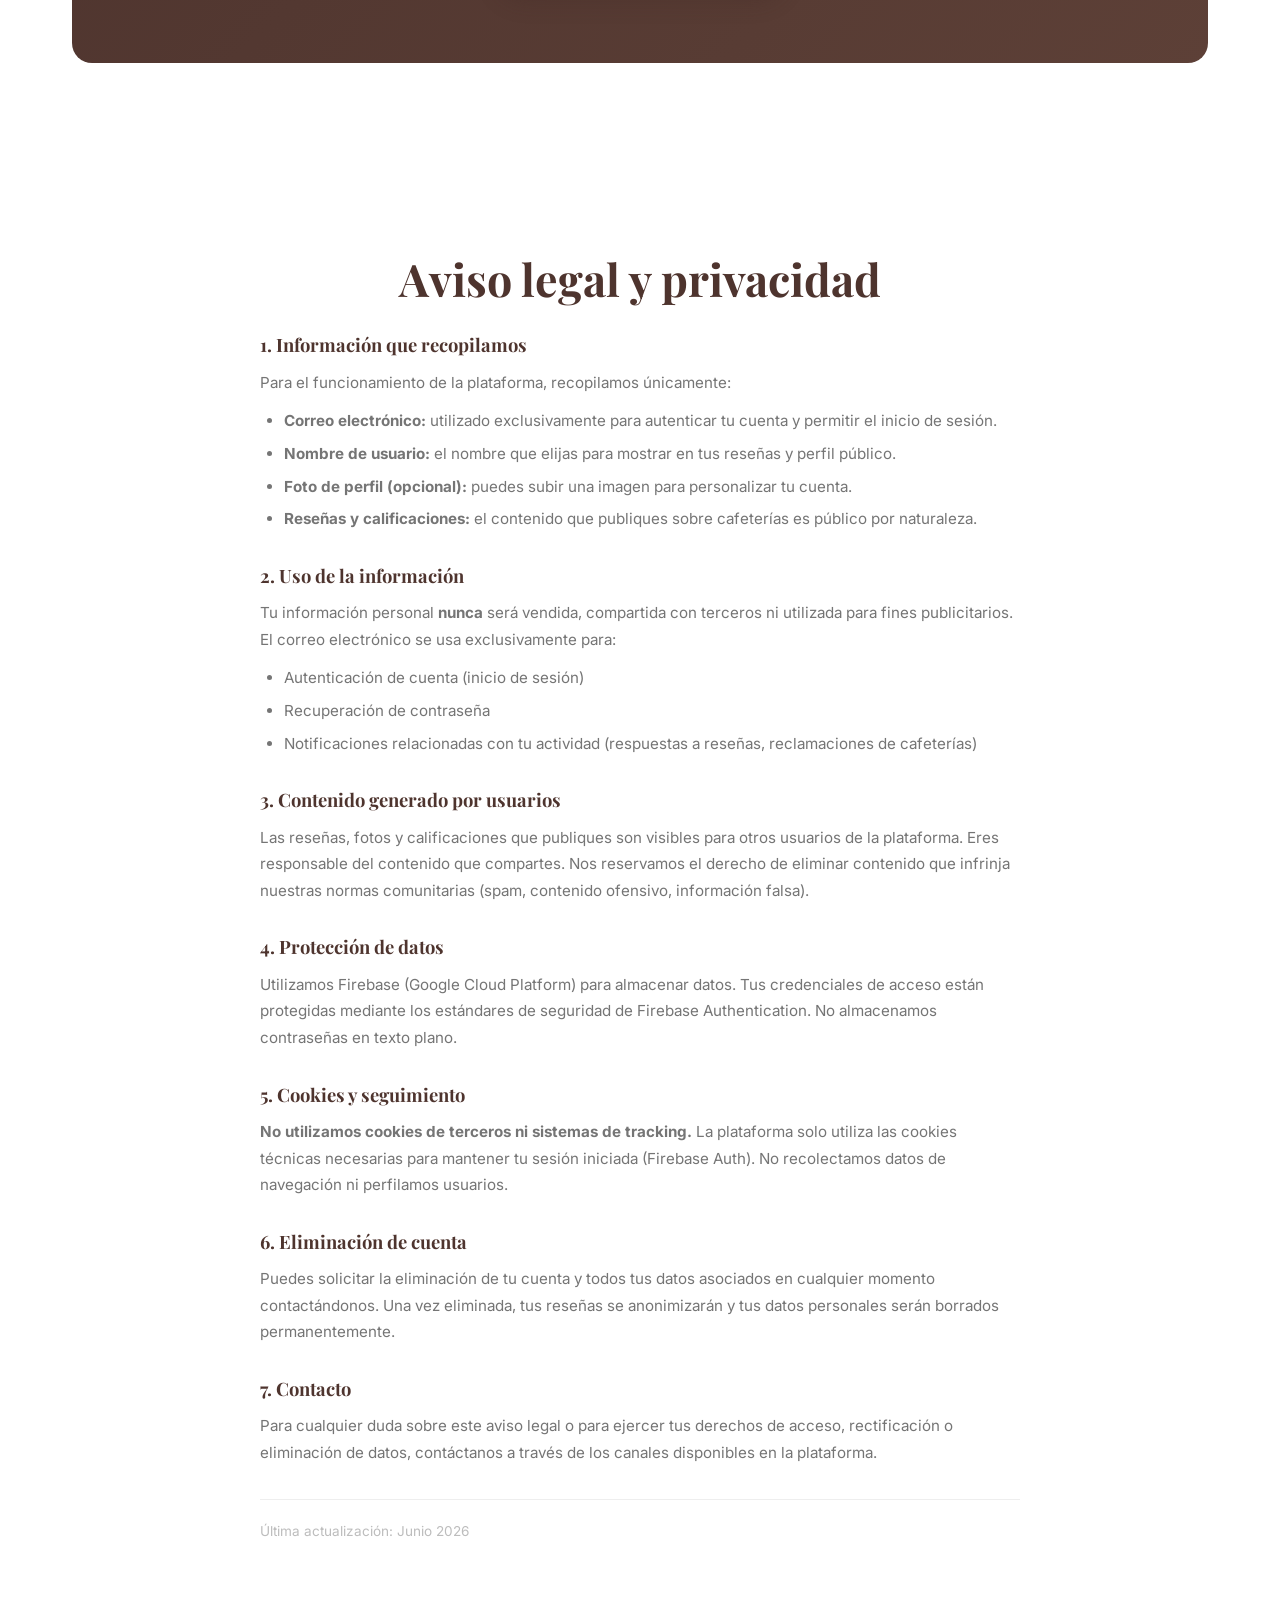
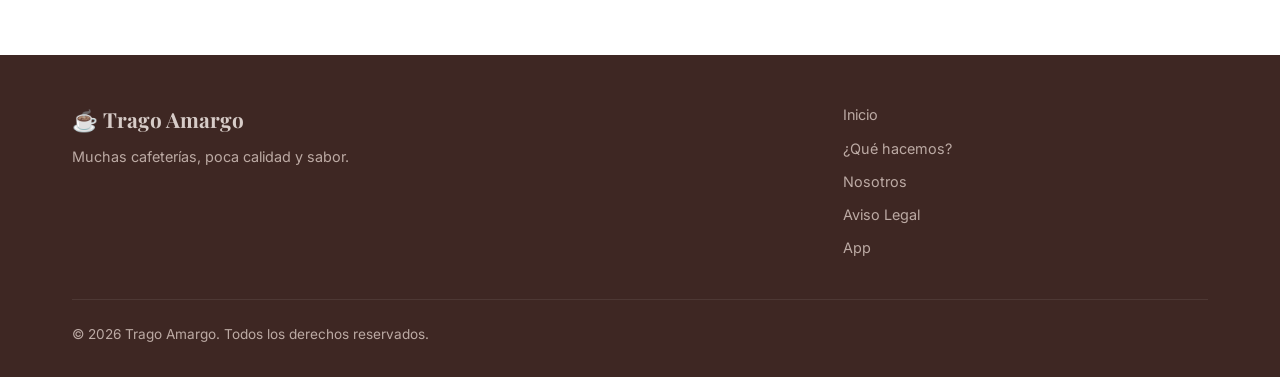
==== commit a1d9a27a: "fix: landing page - CDMX to GDL, remove 'Sin anuncios' from CTA" ====
--- a/web/landing/index.html
+++ b/web/landing/index.html
@@ -134,7 +134,7 @@
                   </div>
                   <div class="demo-card demo-card--small">
                     <div class="demo-card__name">Café Negro</div>
-                    <div class="demo-card__meta">★★★★☆ · CDMX</div>
+                    <div class="demo-card__meta">★★★★☆ · GDL</div>
                   </div>
                 </div>
               </div>
@@ -176,7 +176,7 @@
       <div class="container">
         <div class="cta__card fade-in">
           <h2>¿Listo para encontrar tu próxima cafetería favorita?</h2>
-          <p>Únete gratis. Sin anuncios. Sin reseñas falsas. Solo café de verdad.</p>
+          <p>Únete gratis. Sin reseñas falsas. Solo café de verdad.</p>
           <a href="/app" class="button button--primary button--large">
             Entrar a Trago Amargo
             <svg width="20" height="20" viewBox="0 0 24 24" fill="none" stroke="currentColor" stroke-width="2"><path d="M5 12h14M12 5l7 7-7 7"/></svg>
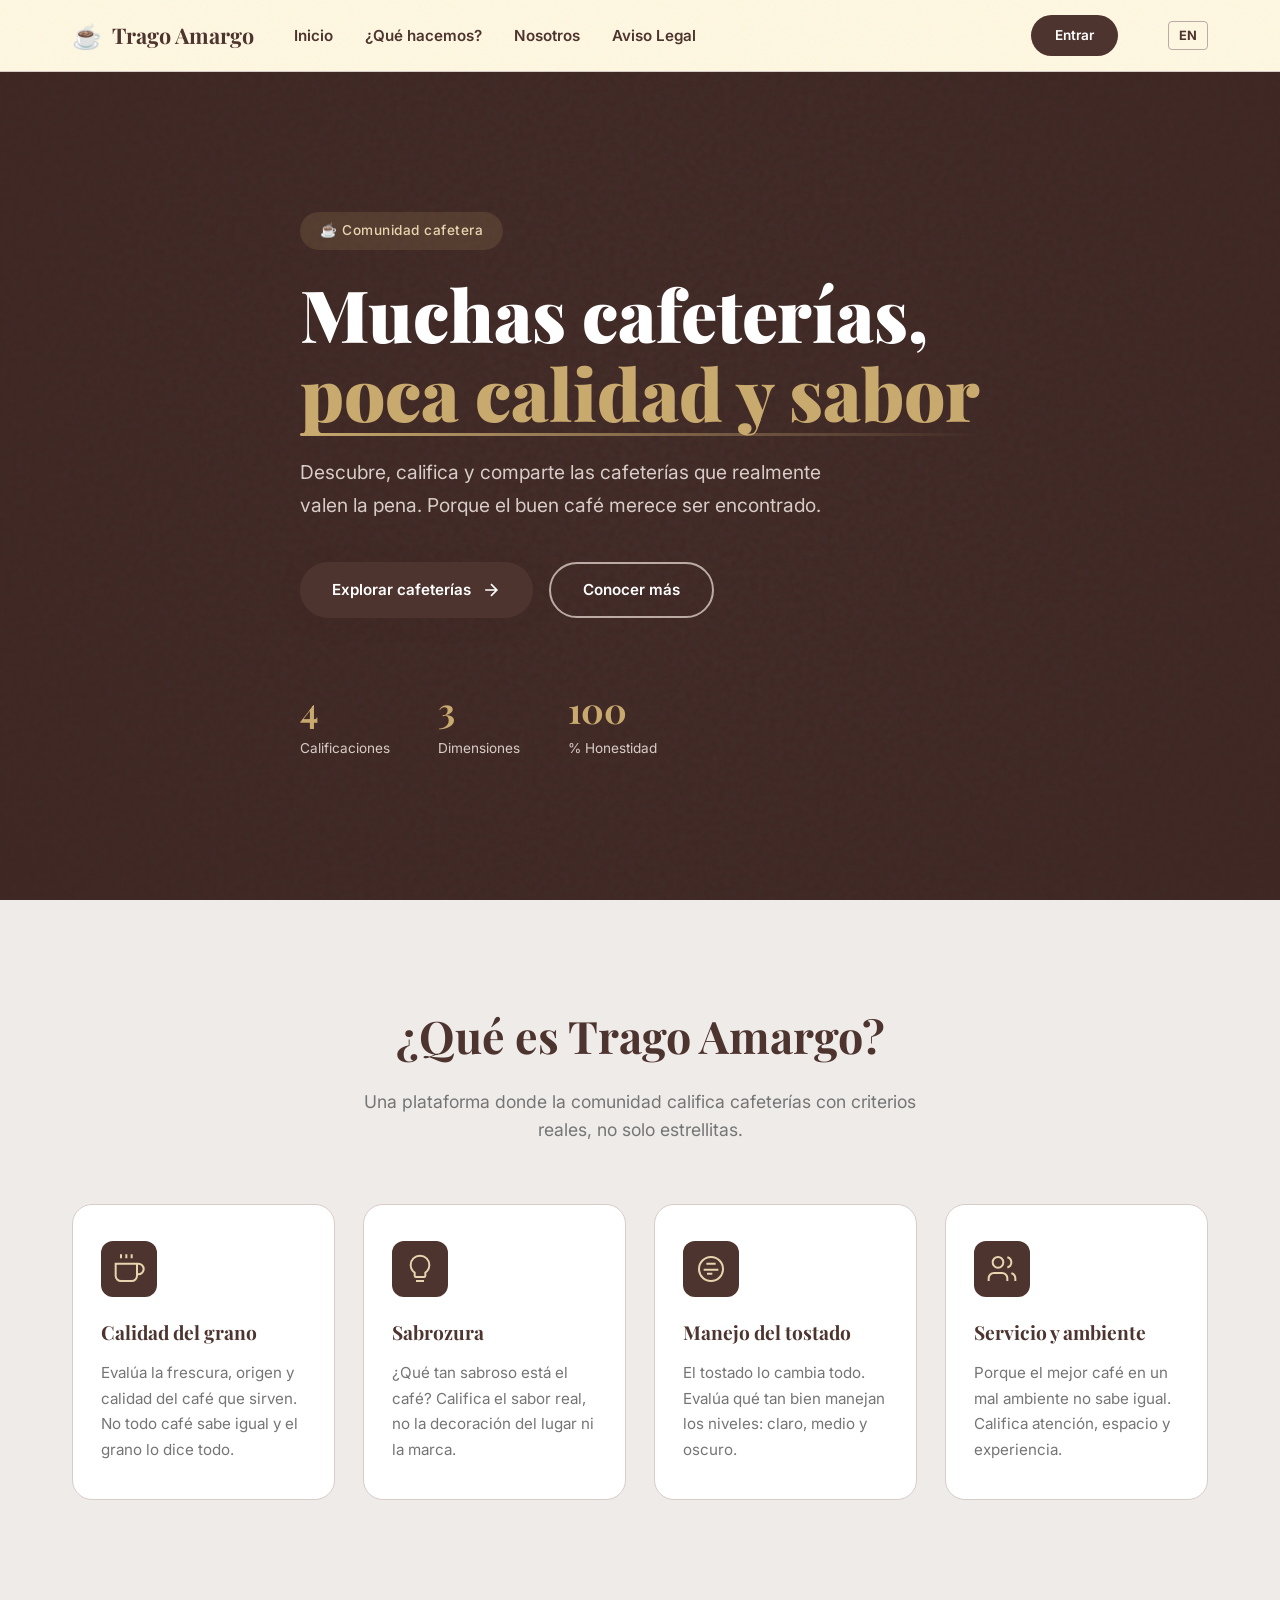
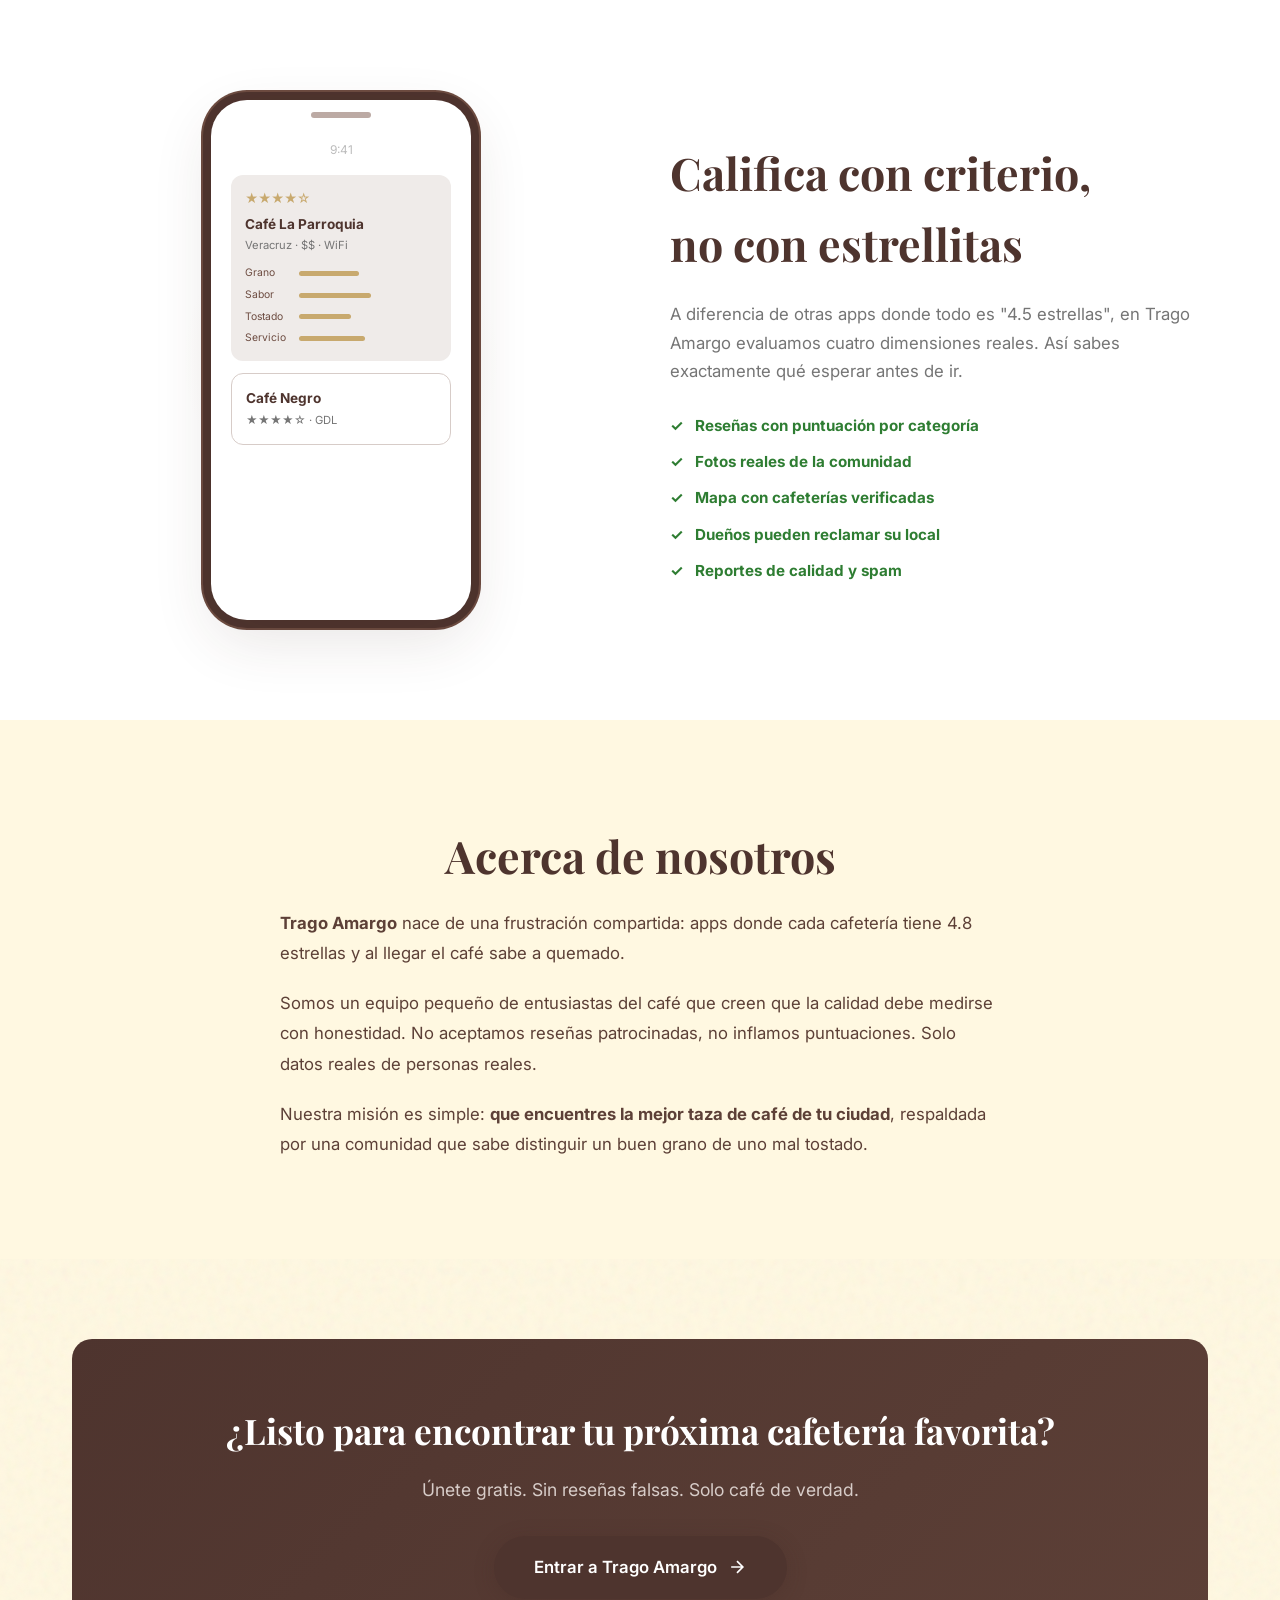
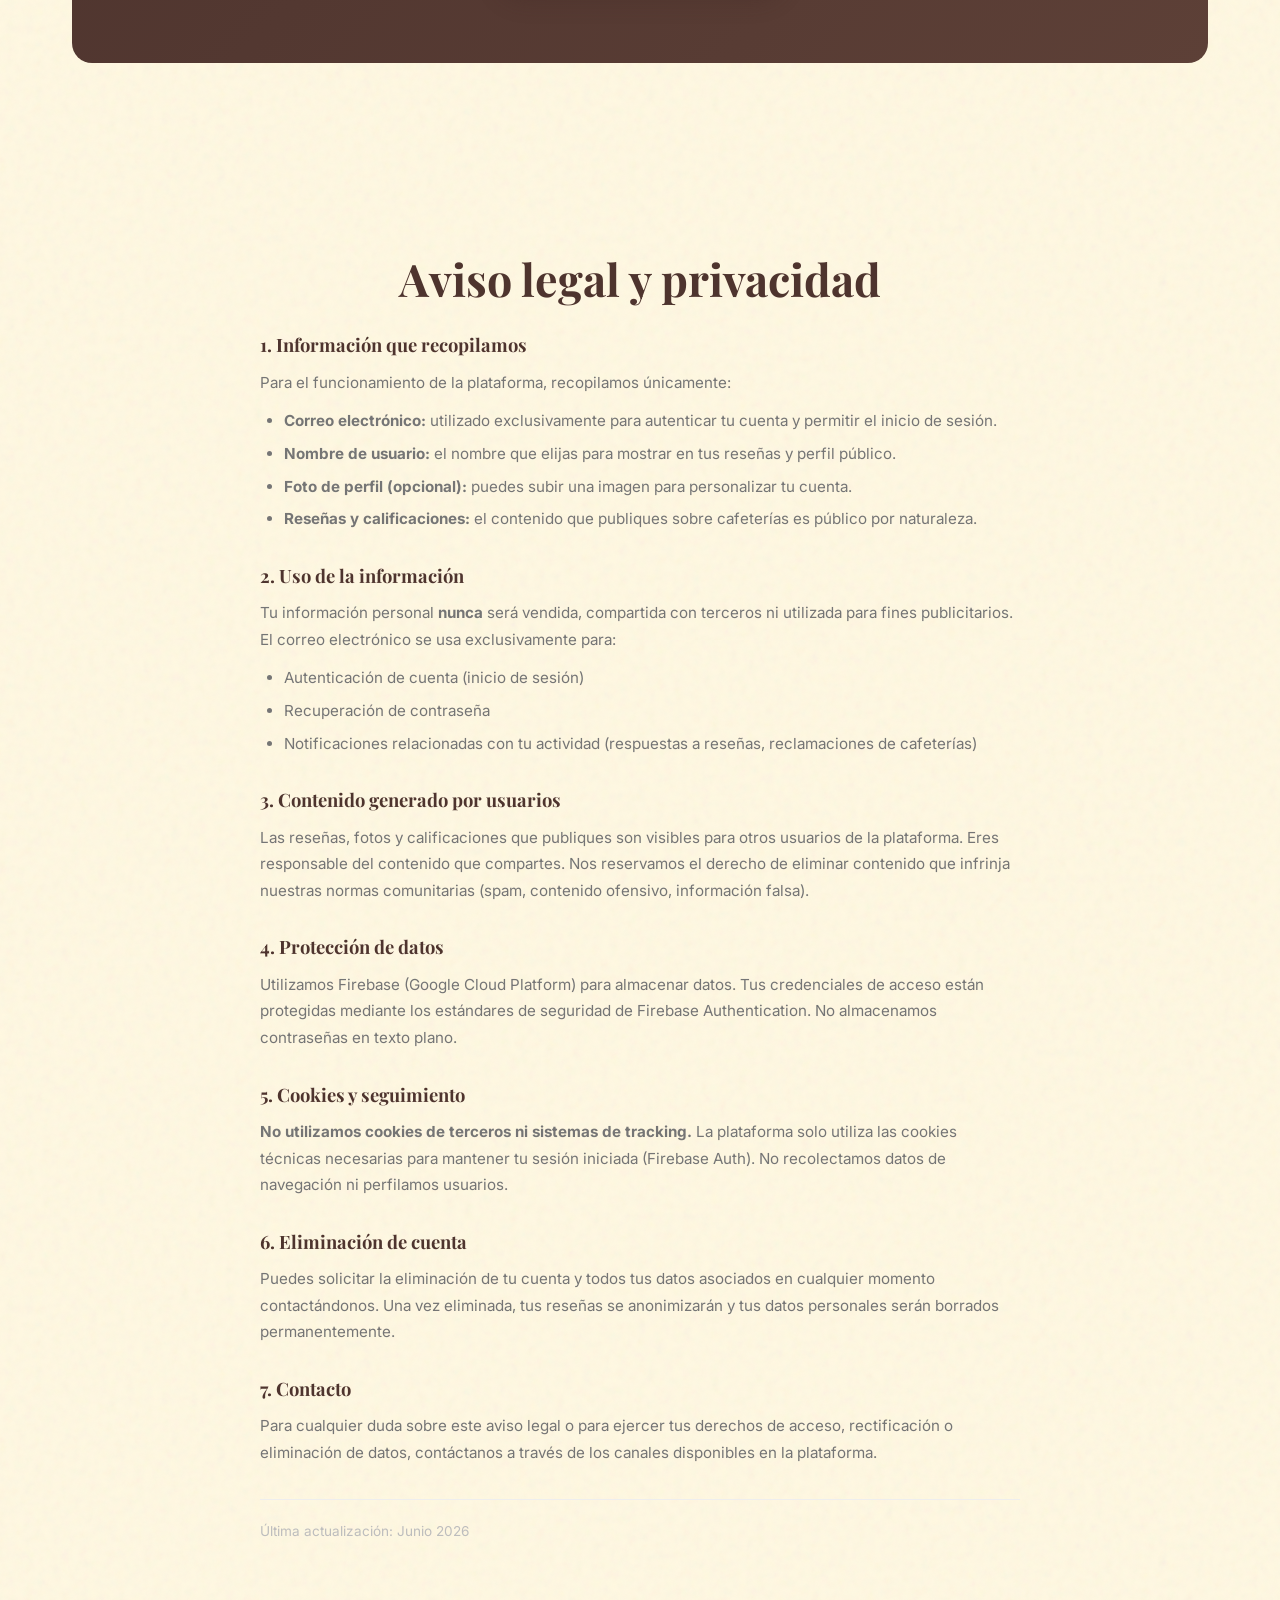
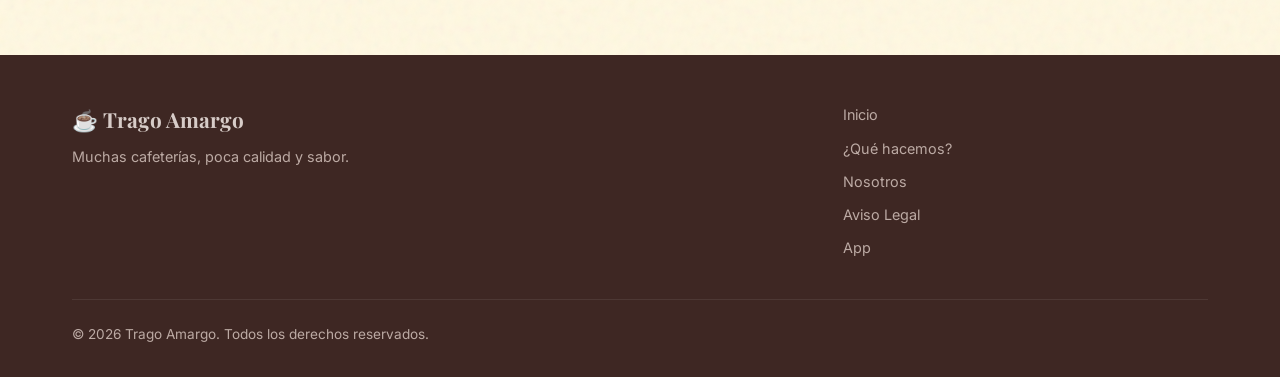
==== commit dc95f893: "feat: redesign landing page to organic aesthetic and add ES/EN translator" ====
--- a/web/landing/index.html
+++ b/web/landing/index.html
@@ -24,12 +24,13 @@
         Trago Amargo
       </a>
       <ul class="nav__menu" id="nav-menu">
-        <li><a href="#hero" class="nav__link">Inicio</a></li>
-        <li><a href="#features" class="nav__link">¿Qué hacemos?</a></li>
-        <li><a href="#about" class="nav__link">Nosotros</a></li>
-        <li><a href="#legal" class="nav__link">Aviso Legal</a></li>
+        <li><a href="#hero" class="nav__link" data-i18n="nav_home">Inicio</a></li>
+        <li><a href="#features" class="nav__link" data-i18n="nav_features">¿Qué hacemos?</a></li>
+        <li><a href="#about" class="nav__link" data-i18n="nav_about">Nosotros</a></li>
+        <li><a href="#legal" class="nav__link" data-i18n="nav_legal">Aviso Legal</a></li>
       </ul>
-      <a href="/app" class="nav__cta button button--small">Entrar</a>
+      <a href="/app" class="nav__cta button button--small" data-i18n="nav_enter">Entrar</a>
+      <button class="lang-toggle" id="lang-toggle">EN</button>
       <button class="nav__toggle" id="nav-toggle" aria-label="Menú">
         <span></span><span></span><span></span>
       </button>
@@ -40,37 +41,36 @@
     <section class="hero" id="hero">
       <div class="hero__bg">
         <div class="hero__overlay"></div>
-        <div class="hero__particles" id="hero-particles"></div>
       </div>
       <div class="hero__content container">
-        <span class="hero__badge fade-in">☕ Comunidad cafetera</span>
-        <h1 class="hero__title fade-in delay-1">
+        <span class="hero__badge fade-in" data-i18n="hero_badge">☕ Comunidad cafetera</span>
+        <h1 class="hero__title fade-in delay-1" data-i18n="hero_title">
           Muchas cafeterías,<br>
           <span class="hero__title--highlight">poca calidad y sabor</span>
         </h1>
-        <p class="hero__subtitle fade-in delay-2">
+        <p class="hero__subtitle fade-in delay-2" data-i18n="hero_subtitle">
           Descubre, califica y comparte las cafeterías que realmente valen la pena.
           Porque el buen café merece ser encontrado.
         </p>
         <div class="hero__actions fade-in delay-3">
           <a href="/app" class="button button--primary">
-            <span>Explorar cafeterías</span>
+            <span data-i18n="hero_btn_explore">Explorar cafeterías</span>
             <svg width="20" height="20" viewBox="0 0 24 24" fill="none" stroke="currentColor" stroke-width="2"><path d="M5 12h14M12 5l7 7-7 7"/></svg>
           </a>
-          <a href="#features" class="button button--ghost">Conocer más</a>
+          <a href="#features" class="button button--ghost" data-i18n="hero_btn_more">Conocer más</a>
         </div>
         <div class="hero__stats fade-in delay-4">
           <div class="hero__stat">
             <span class="hero__stat-number" data-count="4">0</span>
-            <span class="hero__stat-label">Calificaciones</span>
+            <span class="hero__stat-label" data-i18n="stat_1">Calificaciones</span>
           </div>
           <div class="hero__stat">
             <span class="hero__stat-number" data-count="3">0</span>
-            <span class="hero__stat-label">Dimensiones</span>
+            <span class="hero__stat-label" data-i18n="stat_2">Dimensiones</span>
           </div>
           <div class="hero__stat">
             <span class="hero__stat-number" data-count="100">0</span>
-            <span class="hero__stat-label">% Honestidad</span>
+            <span class="hero__stat-label" data-i18n="stat_3">% Honestidad</span>
           </div>
         </div>
       </div>
@@ -78,36 +78,36 @@
 
     <section class="features section" id="features">
       <div class="container">
-        <h2 class="section__title fade-in">¿Qué es Trago Amargo?</h2>
-        <p class="section__subtitle fade-in">Una plataforma donde la comunidad califica cafeterías con criterios reales, no solo estrellitas.</p>
+        <h2 class="section__title fade-in" data-i18n="feat_title">¿Qué es Trago Amargo?</h2>
+        <p class="section__subtitle fade-in" data-i18n="feat_subtitle">Una plataforma donde la comunidad califica cafeterías con criterios reales, no solo estrellitas.</p>
         <div class="features__grid">
           <article class="feature-card fade-in delay-1">
             <div class="feature-card__icon">
               <svg width="32" height="32" viewBox="0 0 24 24" fill="none" stroke="currentColor" stroke-width="1.5"><path d="M18 8h1a4 4 0 0 1 0 8h-1M2 8h16v9a4 4 0 0 1-4 4H6a4 4 0 0 1-4-4V8ZM6 1v3M10 1v3M14 1v3"/></svg>
             </div>
-            <h3>Calidad del grano</h3>
-            <p>Evalúa la frescura, origen y calidad del café que sirven. No todo café sabe igual y el grano lo dice todo.</p>
+            <h3 data-i18n="feat_1_title">Calidad del grano</h3>
+            <p data-i18n="feat_1_desc">Evalúa la frescura, origen y calidad del café que sirven. No todo café sabe igual y el grano lo dice todo.</p>
           </article>
           <article class="feature-card fade-in delay-2">
             <div class="feature-card__icon">
               <svg width="32" height="32" viewBox="0 0 24 24" fill="none" stroke="currentColor" stroke-width="1.5"><path d="M12 2a7 7 0 0 1 7 7c0 2.38-1.19 4.47-3 5.74V17a1 1 0 0 1-1 1H9a1 1 0 0 1-1-1v-2.26C6.19 13.47 5 11.38 5 9a7 7 0 0 1 7-7Z"/><path d="M9 21h6"/></svg>
             </div>
-            <h3>Sabrozura</h3>
-            <p>¿Qué tan sabroso está el café? Califica el sabor real, no la decoración del lugar ni la marca.</p>
+            <h3 data-i18n="feat_2_title">Sabrozura</h3>
+            <p data-i18n="feat_2_desc">¿Qué tan sabroso está el café? Califica el sabor real, no la decoración del lugar ni la marca.</p>
           </article>
           <article class="feature-card fade-in delay-3">
             <div class="feature-card__icon">
               <svg width="32" height="32" viewBox="0 0 24 24" fill="none" stroke="currentColor" stroke-width="1.5"><path d="M17.5 12.5h-11M15.5 8h-7M13 15.5H9M21 12c0 4.97-4.03 9-9 9s-9-4.03-9-9 4.03-9 9-9 9 4.03 9 9Z"/></svg>
             </div>
-            <h3>Manejo del tostado</h3>
-            <p>El tostado lo cambia todo. Evalúa qué tan bien manejan los niveles: claro, medio y oscuro.</p>
+            <h3 data-i18n="feat_3_title">Manejo del tostado</h3>
+            <p data-i18n="feat_3_desc">El tostado lo cambia todo. Evalúa qué tan bien manejan los niveles: claro, medio y oscuro.</p>
           </article>
           <article class="feature-card fade-in delay-4">
             <div class="feature-card__icon">
               <svg width="32" height="32" viewBox="0 0 24 24" fill="none" stroke="currentColor" stroke-width="1.5"><path d="M16 21v-2a4 4 0 0 0-4-4H6a4 4 0 0 0-4 4v2"/><circle cx="9" cy="7" r="4"/><path d="M22 21v-2a4 4 0 0 0-3-3.87M16 3.13a4 4 0 0 1 0 7.75"/></svg>
             </div>
-            <h3>Servicio y ambiente</h3>
-            <p>Porque el mejor café en un mal ambiente no sabe igual. Califica atención, espacio y experiencia.</p>
+            <h3 data-i18n="feat_4_title">Servicio y ambiente</h3>
+            <p data-i18n="feat_4_desc">Porque el mejor café en un mal ambiente no sabe igual. Califica atención, espacio y experiencia.</p>
           </article>
         </div>
       </div>
@@ -141,14 +141,14 @@
             </div>
           </div>
           <div class="showcase__text fade-in delay-2">
-            <h2 class="section__title section__title--left">Califica con criterio,<br>no con estrellitas</h2>
-            <p class="showcase__desc">A diferencia de otras apps donde todo es "4.5 estrellas", en Trago Amargo evaluamos cuatro dimensiones reales. Así sabes exactamente qué esperar antes de ir.</p>
+            <h2 class="section__title section__title--left" data-i18n="showcase_title">Califica con criterio,<br>no con estrellitas</h2>
+            <p class="showcase__desc" data-i18n="showcase_desc">A diferencia de otras apps donde todo es "4.5 estrellas", en Trago Amargo evaluamos cuatro dimensiones reales. Así sabes exactamente qué esperar antes de ir.</p>
             <ul class="showcase__list">
-              <li><span>✓</span> Reseñas con puntuación por categoría</li>
-              <li><span>✓</span> Fotos reales de la comunidad</li>
-              <li><span>✓</span> Mapa con cafeterías verificadas</li>
-              <li><span>✓</span> Dueños pueden reclamar su local</li>
-              <li><span>✓</span> Reportes de calidad y spam</li>
+              <li><span>✓</span> <span data-i18n="showcase_li1">Reseñas con puntuación por categoría</span></li>
+              <li><span>✓</span> <span data-i18n="showcase_li2">Fotos reales de la comunidad</span></li>
+              <li><span>✓</span> <span data-i18n="showcase_li3">Mapa con cafeterías verificadas</span></li>
+              <li><span>✓</span> <span data-i18n="showcase_li4">Dueños pueden reclamar su local</span></li>
+              <li><span>✓</span> <span data-i18n="showcase_li5">Reportes de calidad y spam</span></li>
             </ul>
           </div>
         </div>
@@ -157,15 +157,15 @@
 
     <section class="about section" id="about">
       <div class="container">
-        <h2 class="section__title fade-in">Acerca de nosotros</h2>
+        <h2 class="section__title fade-in" data-i18n="about_title">Acerca de nosotros</h2>
         <div class="about__content fade-in delay-1">
-          <p>
+          <p data-i18n="about_p1">
             <strong>Trago Amargo</strong> nace de una frustración compartida: apps donde cada cafetería tiene 4.8 estrellas y al llegar el café sabe a quemado.
           </p>
-          <p>
+          <p data-i18n="about_p2">
             Somos un equipo pequeño de entusiastas del café que creen que la calidad debe medirse con honestidad. No aceptamos reseñas patrocinadas, no inflamos puntuaciones. Solo datos reales de personas reales.
           </p>
-          <p>
+          <p data-i18n="about_p3">
             Nuestra misión es simple: <strong>que encuentres la mejor taza de café de tu ciudad</strong>, respaldada por una comunidad que sabe distinguir un buen grano de uno mal tostado.
           </p>
         </div>
@@ -175,10 +175,10 @@
     <section class="cta section">
       <div class="container">
         <div class="cta__card fade-in">
-          <h2>¿Listo para encontrar tu próxima cafetería favorita?</h2>
-          <p>Únete gratis. Sin reseñas falsas. Solo café de verdad.</p>
+          <h2 data-i18n="cta_title">¿Listo para encontrar tu próxima cafetería favorita?</h2>
+          <p data-i18n="cta_subtitle">Únete gratis. Sin reseñas falsas. Solo café de verdad.</p>
           <a href="/app" class="button button--primary button--large">
-            Entrar a Trago Amargo
+            <span data-i18n="cta_btn">Entrar a Trago Amargo</span>
             <svg width="20" height="20" viewBox="0 0 24 24" fill="none" stroke="currentColor" stroke-width="2"><path d="M5 12h14M12 5l7 7-7 7"/></svg>
           </a>
         </div>
@@ -187,41 +187,41 @@
 
     <section class="legal section" id="legal">
       <div class="container">
-        <h2 class="section__title fade-in">Aviso legal y privacidad</h2>
+        <h2 class="section__title fade-in" data-i18n="legal_title">Aviso legal y privacidad</h2>
         <div class="legal__content fade-in delay-1">
-          <h3>1. Información que recopilamos</h3>
-          <p>Para el funcionamiento de la plataforma, recopilamos únicamente:</p>
+          <h3 data-i18n="legal_1_title">1. Información que recopilamos</h3>
+          <p data-i18n="legal_1_p">Para el funcionamiento de la plataforma, recopilamos únicamente:</p>
           <ul>
-            <li><strong>Correo electrónico:</strong> utilizado exclusivamente para autenticar tu cuenta y permitir el inicio de sesión.</li>
-            <li><strong>Nombre de usuario:</strong> el nombre que elijas para mostrar en tus reseñas y perfil público.</li>
-            <li><strong>Foto de perfil (opcional):</strong> puedes subir una imagen para personalizar tu cuenta.</li>
-            <li><strong>Reseñas y calificaciones:</strong> el contenido que publiques sobre cafeterías es público por naturaleza.</li>
+            <li><strong data-i18n="legal_1_li1_str">Correo electrónico:</strong> <span data-i18n="legal_1_li1">utilizado exclusivamente para autenticar tu cuenta y permitir el inicio de sesión.</span></li>
+            <li><strong data-i18n="legal_1_li2_str">Nombre de usuario:</strong> <span data-i18n="legal_1_li2">el nombre que elijas para mostrar en tus reseñas y perfil público.</span></li>
+            <li><strong data-i18n="legal_1_li3_str">Foto de perfil (opcional):</strong> <span data-i18n="legal_1_li3">puedes subir una imagen para personalizar tu cuenta.</span></li>
+            <li><strong data-i18n="legal_1_li4_str">Reseñas y calificaciones:</strong> <span data-i18n="legal_1_li4">el contenido que publiques sobre cafeterías es público por naturaleza.</span></li>
           </ul>
 
-          <h3>2. Uso de la información</h3>
-          <p>Tu información personal <strong>nunca</strong> será vendida, compartida con terceros ni utilizada para fines publicitarios. El correo electrónico se usa exclusivamente para:</p>
+          <h3 data-i18n="legal_2_title">2. Uso de la información</h3>
+          <p data-i18n="legal_2_p">Tu información personal <strong>nunca</strong> será vendida, compartida con terceros ni utilizada para fines publicitarios. El correo electrónico se usa exclusivamente para:</p>
           <ul>
-            <li>Autenticación de cuenta (inicio de sesión)</li>
-            <li>Recuperación de contraseña</li>
-            <li>Notificaciones relacionadas con tu actividad (respuestas a reseñas, reclamaciones de cafeterías)</li>
+            <li data-i18n="legal_2_li1">Autenticación de cuenta (inicio de sesión)</li>
+            <li data-i18n="legal_2_li2">Recuperación de contraseña</li>
+            <li data-i18n="legal_2_li3">Notificaciones relacionadas con tu actividad (respuestas a reseñas, reclamaciones de cafeterías)</li>
           </ul>
 
-          <h3>3. Contenido generado por usuarios</h3>
-          <p>Las reseñas, fotos y calificaciones que publiques son visibles para otros usuarios de la plataforma. Eres responsable del contenido que compartes. Nos reservamos el derecho de eliminar contenido que infrinja nuestras normas comunitarias (spam, contenido ofensivo, información falsa).</p>
-
-          <h3>4. Protección de datos</h3>
-          <p>Utilizamos Firebase (Google Cloud Platform) para almacenar datos. Tus credenciales de acceso están protegidas mediante los estándares de seguridad de Firebase Authentication. No almacenamos contraseñas en texto plano.</p>
-
-          <h3>5. Cookies y seguimiento</h3>
-          <p><strong>No utilizamos cookies de terceros ni sistemas de tracking.</strong> La plataforma solo utiliza las cookies técnicas necesarias para mantener tu sesión iniciada (Firebase Auth). No recolectamos datos de navegación ni perfilamos usuarios.</p>
-
-          <h3>6. Eliminación de cuenta</h3>
-          <p>Puedes solicitar la eliminación de tu cuenta y todos tus datos asociados en cualquier momento contactándonos. Una vez eliminada, tus reseñas se anonimizarán y tus datos personales serán borrados permanentemente.</p>
-
-          <h3>7. Contacto</h3>
-          <p>Para cualquier duda sobre este aviso legal o para ejercer tus derechos de acceso, rectificación o eliminación de datos, contáctanos a través de los canales disponibles en la plataforma.</p>
-
-          <p class="legal__updated">Última actualización: Junio 2026</p>
+          <h3 data-i18n="legal_3_title">3. Contenido generado por usuarios</h3>
+          <p data-i18n="legal_3_p">Las reseñas, fotos y calificaciones que publiques son visibles para otros usuarios de la plataforma. Eres responsable del contenido que compartes. Nos reservamos el derecho de eliminar contenido que infrinja nuestras normas comunitarias (spam, contenido ofensivo, información falsa).</p>
+
+          <h3 data-i18n="legal_4_title">4. Protección de datos</h3>
+          <p data-i18n="legal_4_p">Utilizamos Firebase (Google Cloud Platform) para almacenar datos. Tus credenciales de acceso están protegidas mediante los estándares de seguridad de Firebase Authentication. No almacenamos contraseñas en texto plano.</p>
+
+          <h3 data-i18n="legal_5_title">5. Cookies y seguimiento</h3>
+          <p data-i18n="legal_5_p"><strong>No utilizamos cookies de terceros ni sistemas de tracking.</strong> La plataforma solo utiliza las cookies técnicas necesarias para mantener tu sesión iniciada (Firebase Auth). No recolectamos datos de navegación ni perfilamos usuarios.</p>
+
+          <h3 data-i18n="legal_6_title">6. Eliminación de cuenta</h3>
+          <p data-i18n="legal_6_p">Puedes solicitar la eliminación de tu cuenta y todos tus datos asociados en cualquier momento contactándonos. Una vez eliminada, tus reseñas se anonimizarán y tus datos personales serán borrados permanentemente.</p>
+
+          <h3 data-i18n="legal_7_title">7. Contacto</h3>
+          <p data-i18n="legal_7_p">Para cualquier duda sobre este aviso legal o para ejercer tus derechos de acceso, rectificación o eliminación de datos, contáctanos a través de los canales disponibles en la plataforma.</p>
+
+          <p class="legal__updated" data-i18n="legal_updated">Última actualización: Junio 2026</p>
         </div>
       </div>
     </section>
@@ -231,17 +231,17 @@
     <div class="container footer__grid">
       <div class="footer__brand">
         <span class="footer__logo">☕ Trago Amargo</span>
-        <p>Muchas cafeterías, poca calidad y sabor.</p>
+        <p data-i18n="footer_slogan">Muchas cafeterías, poca calidad y sabor.</p>
       </div>
       <div class="footer__links">
-        <a href="#hero">Inicio</a>
-        <a href="#features">¿Qué hacemos?</a>
-        <a href="#about">Nosotros</a>
-        <a href="#legal">Aviso Legal</a>
-        <a href="/app">App</a>
+        <a href="#hero" data-i18n="nav_home">Inicio</a>
+        <a href="#features" data-i18n="nav_features">¿Qué hacemos?</a>
+        <a href="#about" data-i18n="nav_about">Nosotros</a>
+        <a href="#legal" data-i18n="nav_legal">Aviso Legal</a>
+        <a href="/app" data-i18n="footer_app">App</a>
       </div>
       <div class="footer__copy">
-        <p>&copy; 2026 Trago Amargo. Todos los derechos reservados.</p>
+        <p data-i18n="footer_copy">&copy; 2026 Trago Amargo. Todos los derechos reservados.</p>
       </div>
     </div>
   </footer>
--- a/web/landing/css/style.css
+++ b/web/landing/css/style.css
@@ -30,8 +30,8 @@
   --radius: 12px;
   --radius-lg: 20px;
   --transition: 0.3s cubic-bezier(0.4, 0, 0.2, 1);
-}
-
+  --noise-url: url("data:image/svg+xml,%3Csvg viewBox='0 0 200 200' xmlns='http://www.w3.org/2000/svg'%3E%3Cfilter id='noiseFilter'%3E%3CfeTurbulence type='fractalNoise' baseFrequency='0.7' numOctaves='3' stitchTiles='stitch'/%3E%3C/filter%3E%3Crect width='100%25' height='100%25' filter='url(%23noiseFilter)' opacity='0.06'/%3E%3C/svg%3E");
+}
 *, *::before, *::after {
   margin: 0;
   padding: 0;
@@ -46,7 +46,8 @@
 body {
   font-family: var(--font-body);
   color: var(--black);
-  background: var(--white);
+  background-color: var(--cream);
+  background-image: var(--noise-url);
   line-height: 1.6;
   overflow-x: hidden;
   -webkit-font-smoothing: antialiased;
@@ -67,10 +68,9 @@
   left: 0;
   right: 0;
   height: var(--header-height);
-  background: rgba(255, 255, 255, 0.92);
-  backdrop-filter: blur(12px);
-  -webkit-backdrop-filter: blur(12px);
-  border-bottom: 1px solid var(--brown-50);
+  background: var(--cream);
+  background-image: var(--noise-url);
+  border-bottom: 1px solid var(--brown-100);
   z-index: 1000;
   transition: box-shadow var(--transition);
 }
@@ -112,9 +112,9 @@
 
 .nav__link {
   text-decoration: none;
-  color: var(--brown-600);
-  font-size: 0.9rem;
-  font-weight: 500;
+  color: var(--brown-800);
+  font-size: 0.95rem;
+  font-weight: 600;
   transition: color var(--transition);
   position: relative;
 }
@@ -130,8 +130,26 @@
   transition: width var(--transition);
 }
 
-.nav__link:hover { color: var(--brown-800); }
+.nav__link:hover { color: var(--brown-600); }
 .nav__link:hover::after { width: 100%; }
+
+.lang-toggle {
+  background: none;
+  border: 1px solid var(--brown-200);
+  color: var(--brown-800);
+  font-family: var(--font-body);
+  font-weight: 700;
+  font-size: 0.8rem;
+  padding: 6px 10px;
+  border-radius: 4px;
+  cursor: pointer;
+  transition: all var(--transition);
+  margin-left: 10px;
+}
+.lang-toggle:hover {
+  background: var(--brown-100);
+  border-color: var(--brown-600);
+}
 
 .nav__cta { margin-left: auto; }
 
@@ -185,14 +203,14 @@
 
 .button--ghost {
   background: transparent;
-  color: var(--brown-600);
+  color: var(--white);
   padding: 14px 32px;
   border: 2px solid var(--brown-200);
 }
 
 .button--ghost:hover {
-  border-color: var(--brown-600);
-  color: var(--brown-800);
+  border-color: var(--gold-light);
+  color: var(--gold-light);
 }
 
 .button--small {
@@ -224,33 +242,14 @@
 .hero__bg {
   position: absolute;
   inset: 0;
-  background: linear-gradient(135deg, #3E2723 0%, #4E342E 30%, #5D4037 60%, #4E342E 100%);
+  background-color: var(--brown-900);
+  background-image: var(--noise-url);
 }
 
 .hero__overlay {
   position: absolute;
   inset: 0;
-  background:
-    radial-gradient(ellipse at 20% 50%, rgba(200, 169, 110, 0.12) 0%, transparent 50%),
-    radial-gradient(ellipse at 80% 20%, rgba(232, 213, 176, 0.08) 0%, transparent 50%);
-}
-
-.hero__particles {
-  position: absolute;
-  inset: 0;
-  pointer-events: none;
-}
-
-.particle {
-  position: absolute;
-  background: rgba(200, 169, 110, 0.15);
-  border-radius: 50%;
-  animation: float 12s infinite ease-in-out;
-}
-
-@keyframes float {
-  0%, 100% { transform: translateY(0) scale(1); opacity: 0.3; }
-  50% { transform: translateY(-20px) scale(1.2); opacity: 0.5; }
+  background: radial-gradient(circle at center, rgba(62, 39, 35, 0) 0%, rgba(62, 39, 35, 0.8) 100%);
 }
 
 .hero__content {
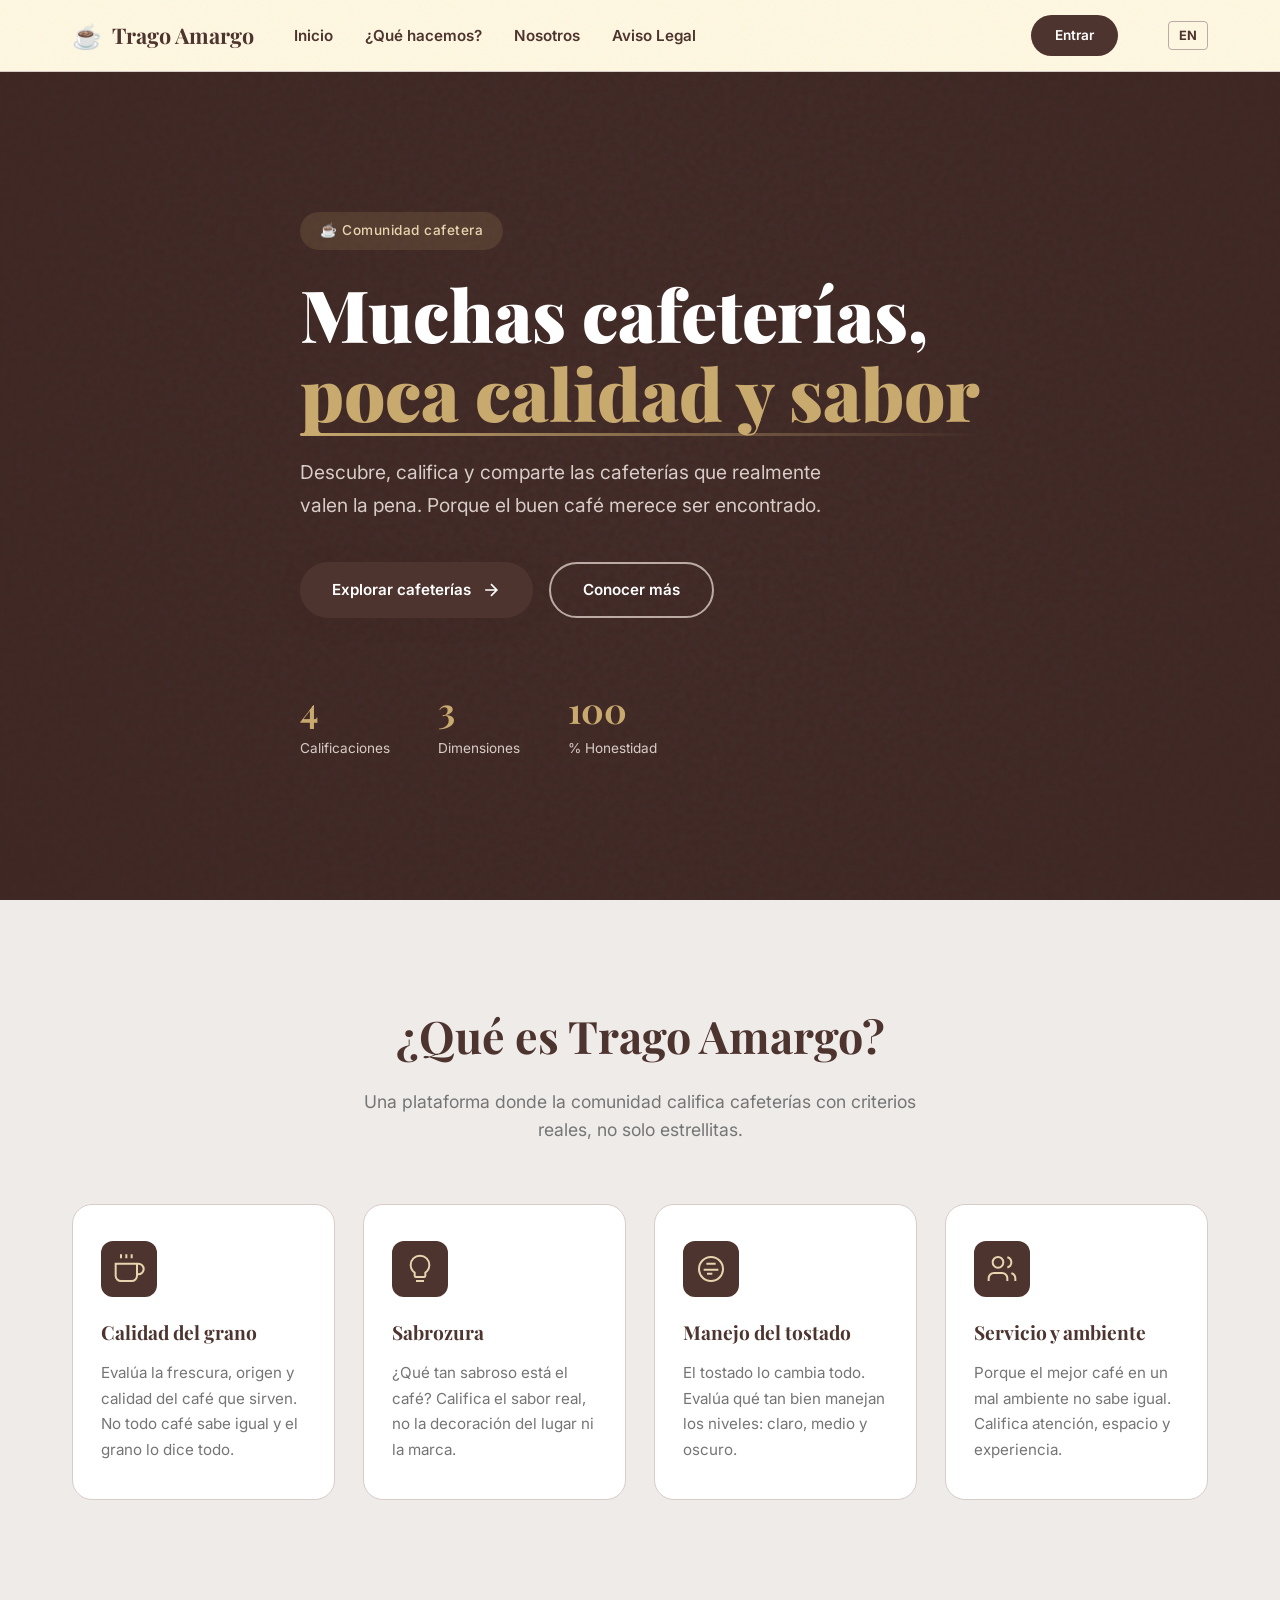
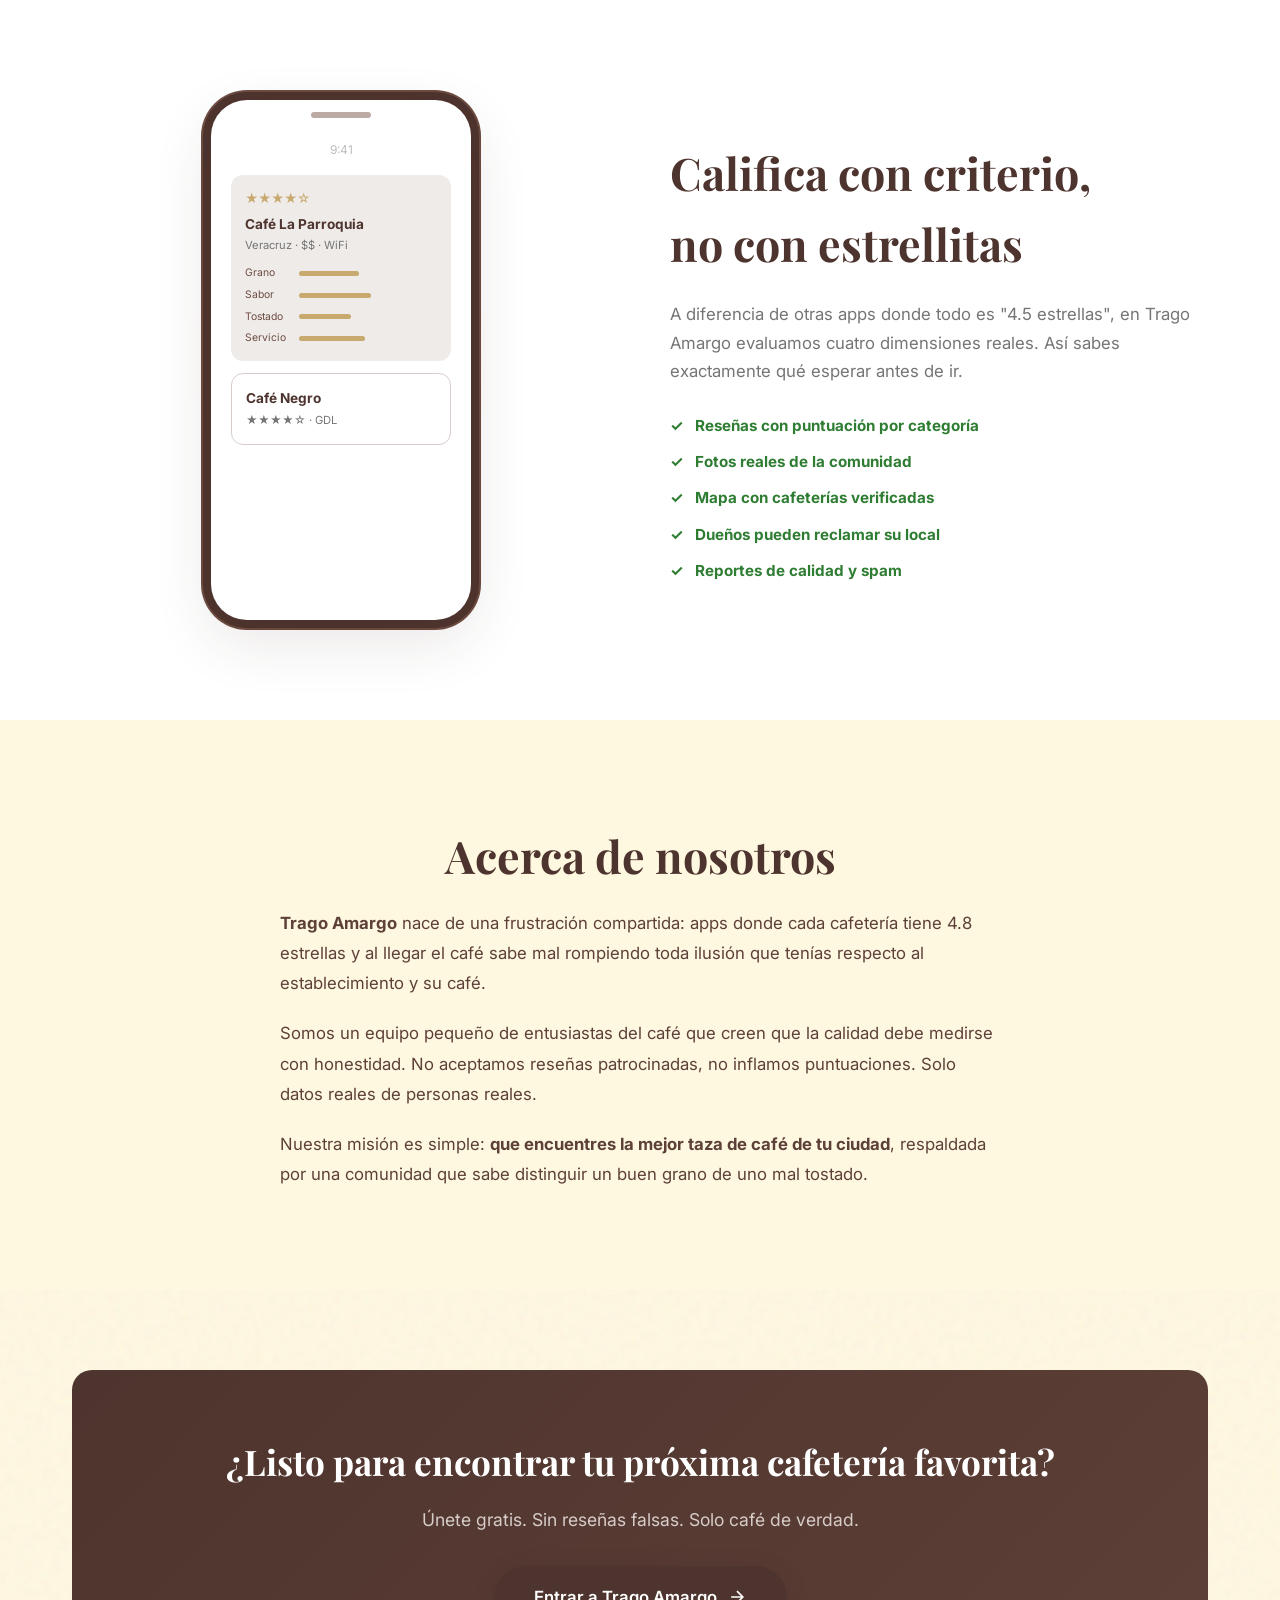
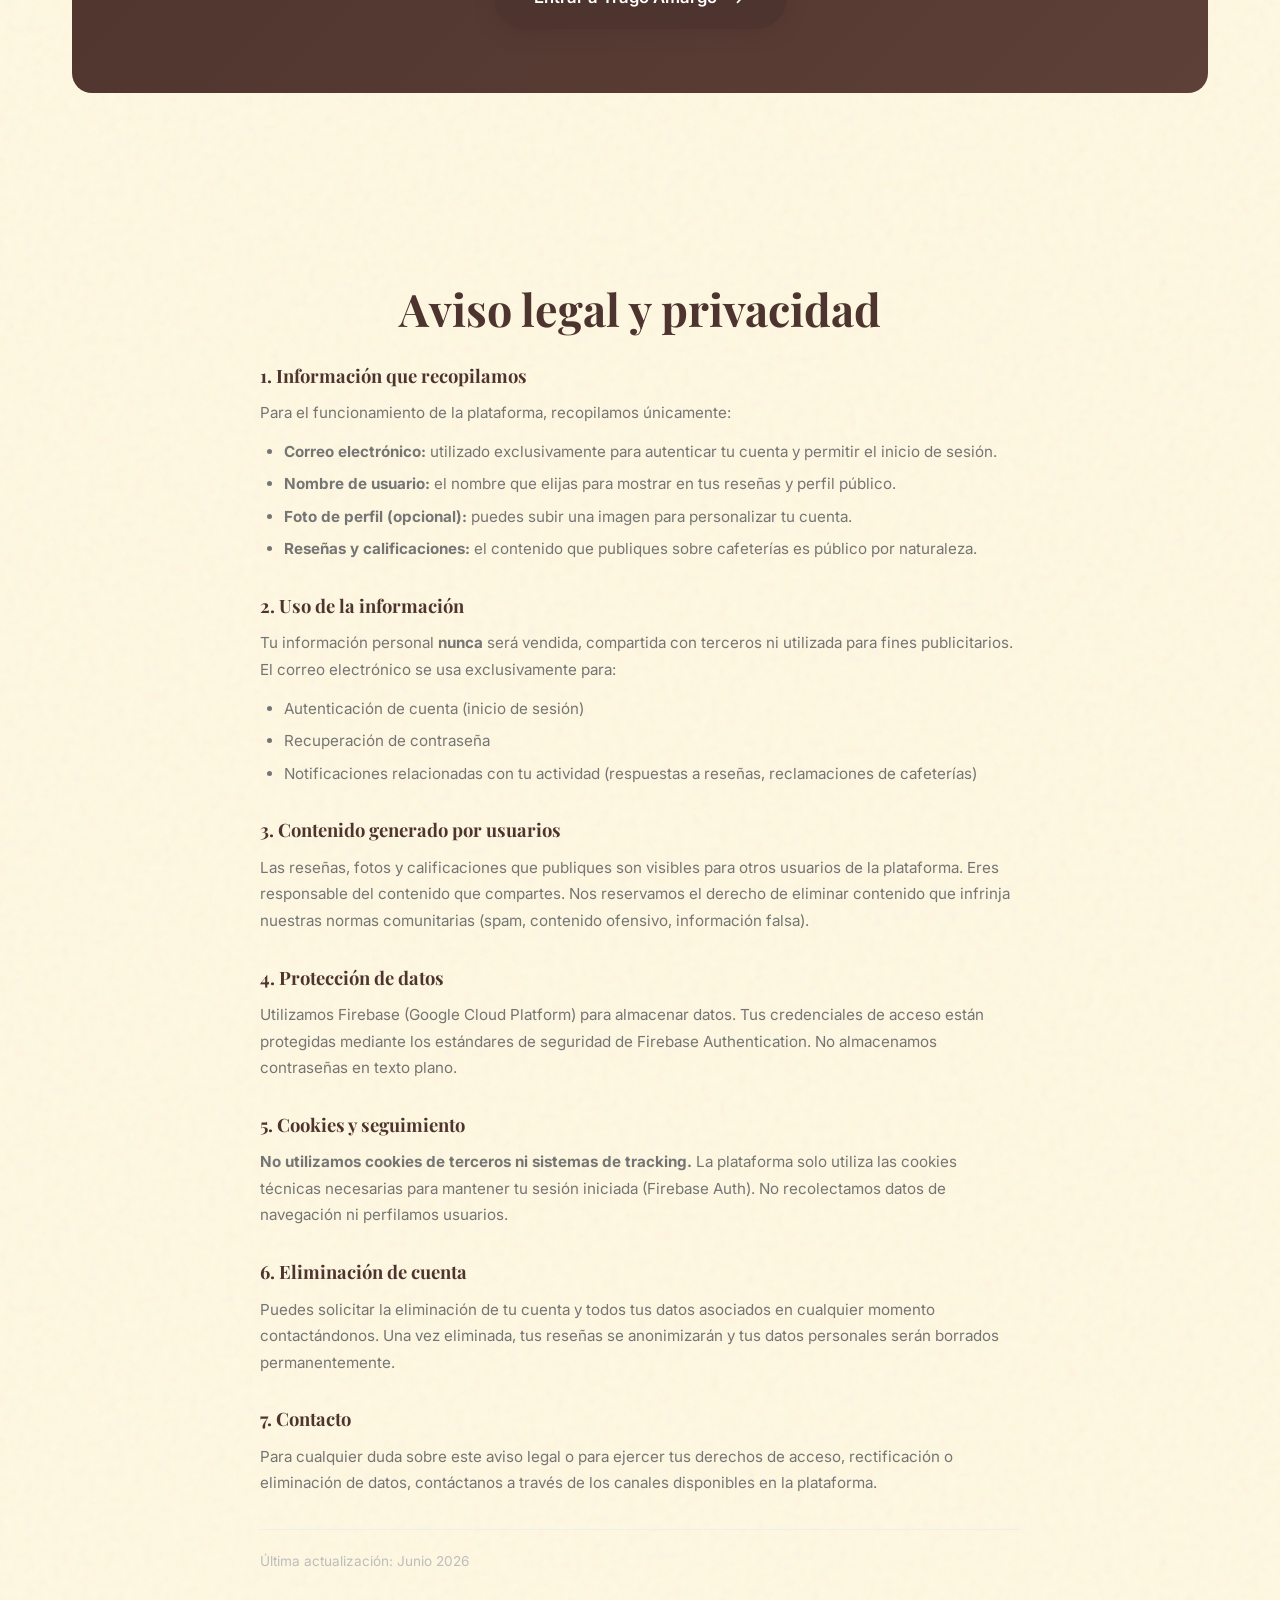
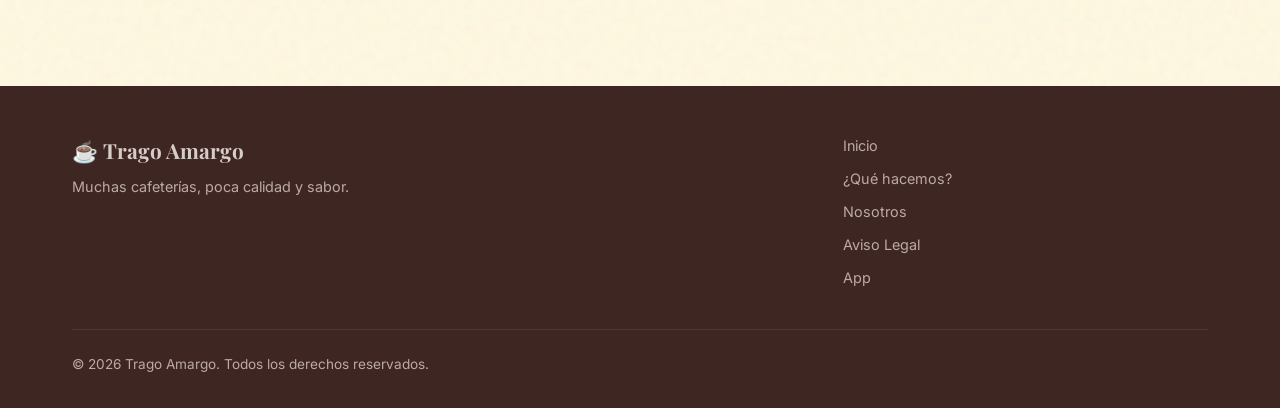
==== commit 0957282d: "fix: update wording in about section" ====
--- a/web/landing/index.html
+++ b/web/landing/index.html
@@ -160,7 +160,7 @@
         <h2 class="section__title fade-in" data-i18n="about_title">Acerca de nosotros</h2>
         <div class="about__content fade-in delay-1">
           <p data-i18n="about_p1">
-            <strong>Trago Amargo</strong> nace de una frustración compartida: apps donde cada cafetería tiene 4.8 estrellas y al llegar el café sabe a quemado.
+            <strong>Trago Amargo</strong> nace de una frustración compartida: apps donde cada cafetería tiene 4.8 estrellas y al llegar el café sabe mal rompiendo toda ilusión que tenías respecto al establecimiento y su café.
           </p>
           <p data-i18n="about_p2">
             Somos un equipo pequeño de entusiastas del café que creen que la calidad debe medirse con honestidad. No aceptamos reseñas patrocinadas, no inflamos puntuaciones. Solo datos reales de personas reales.
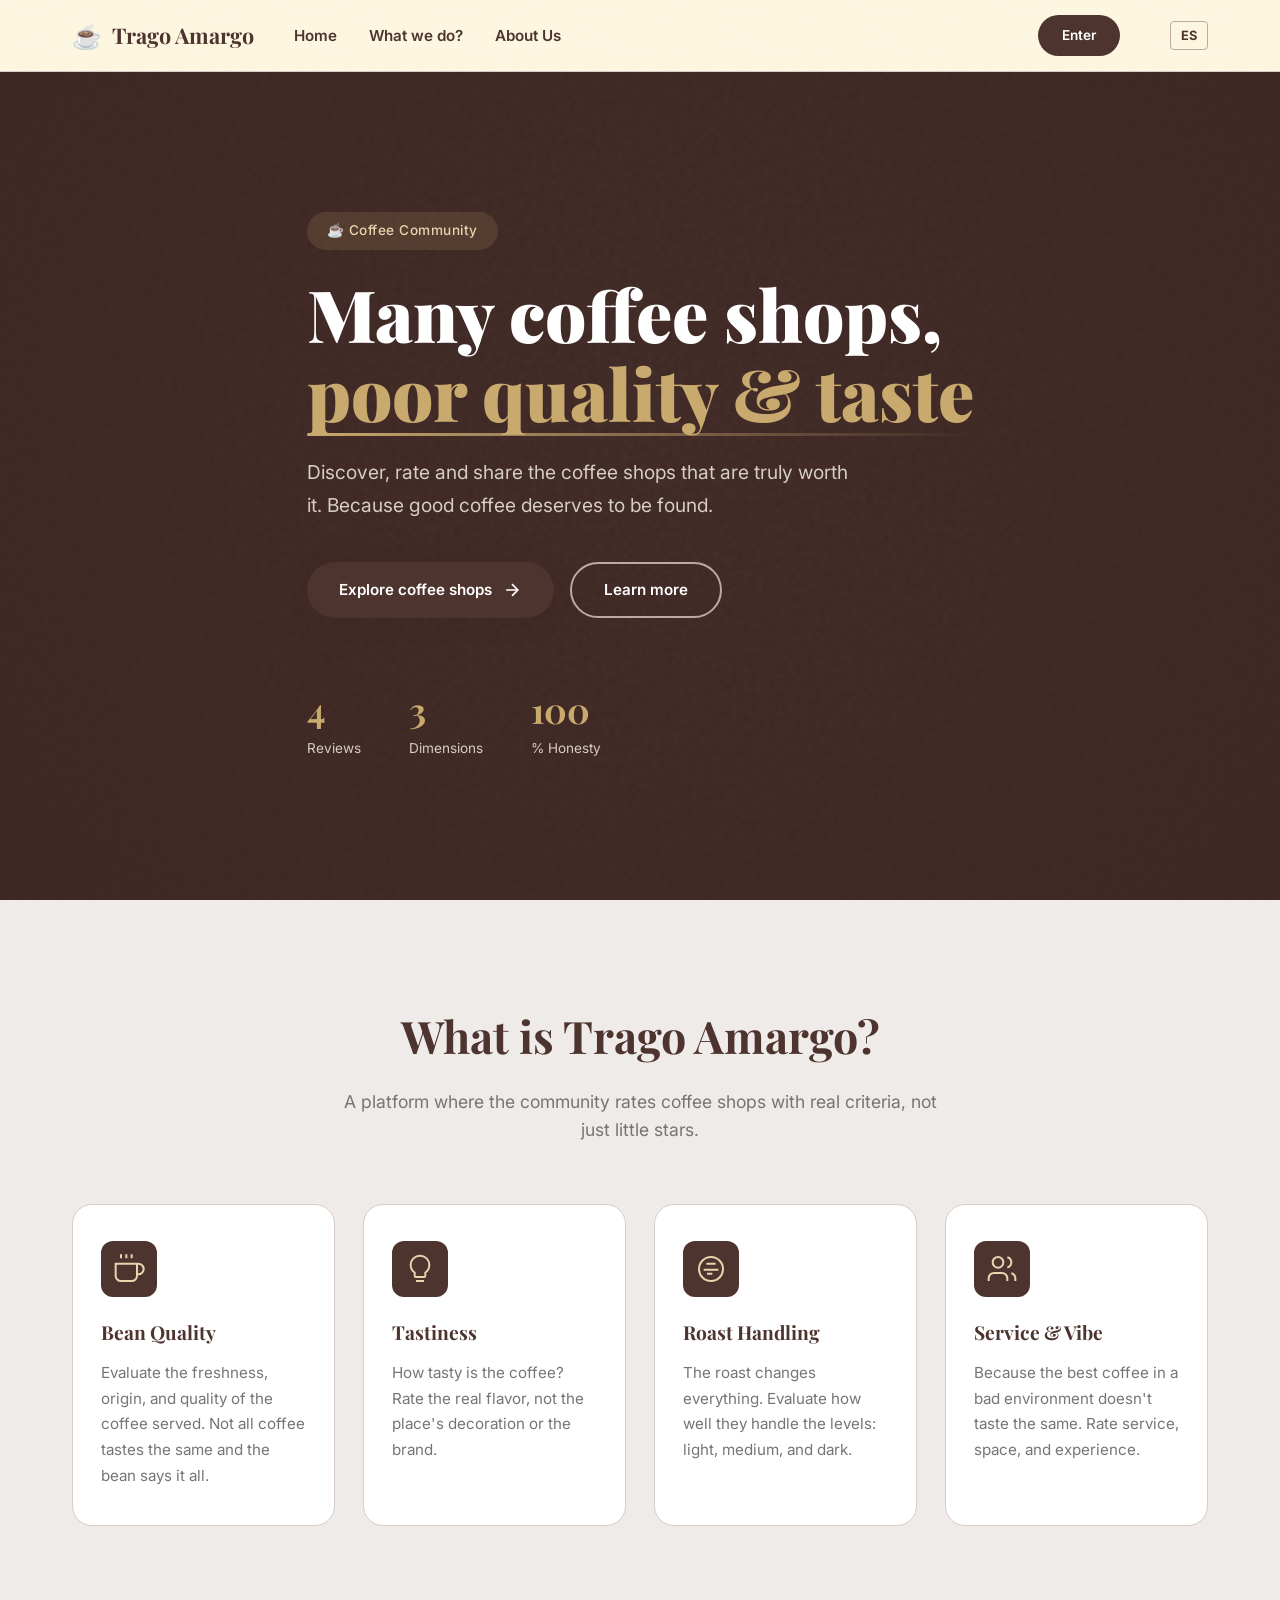
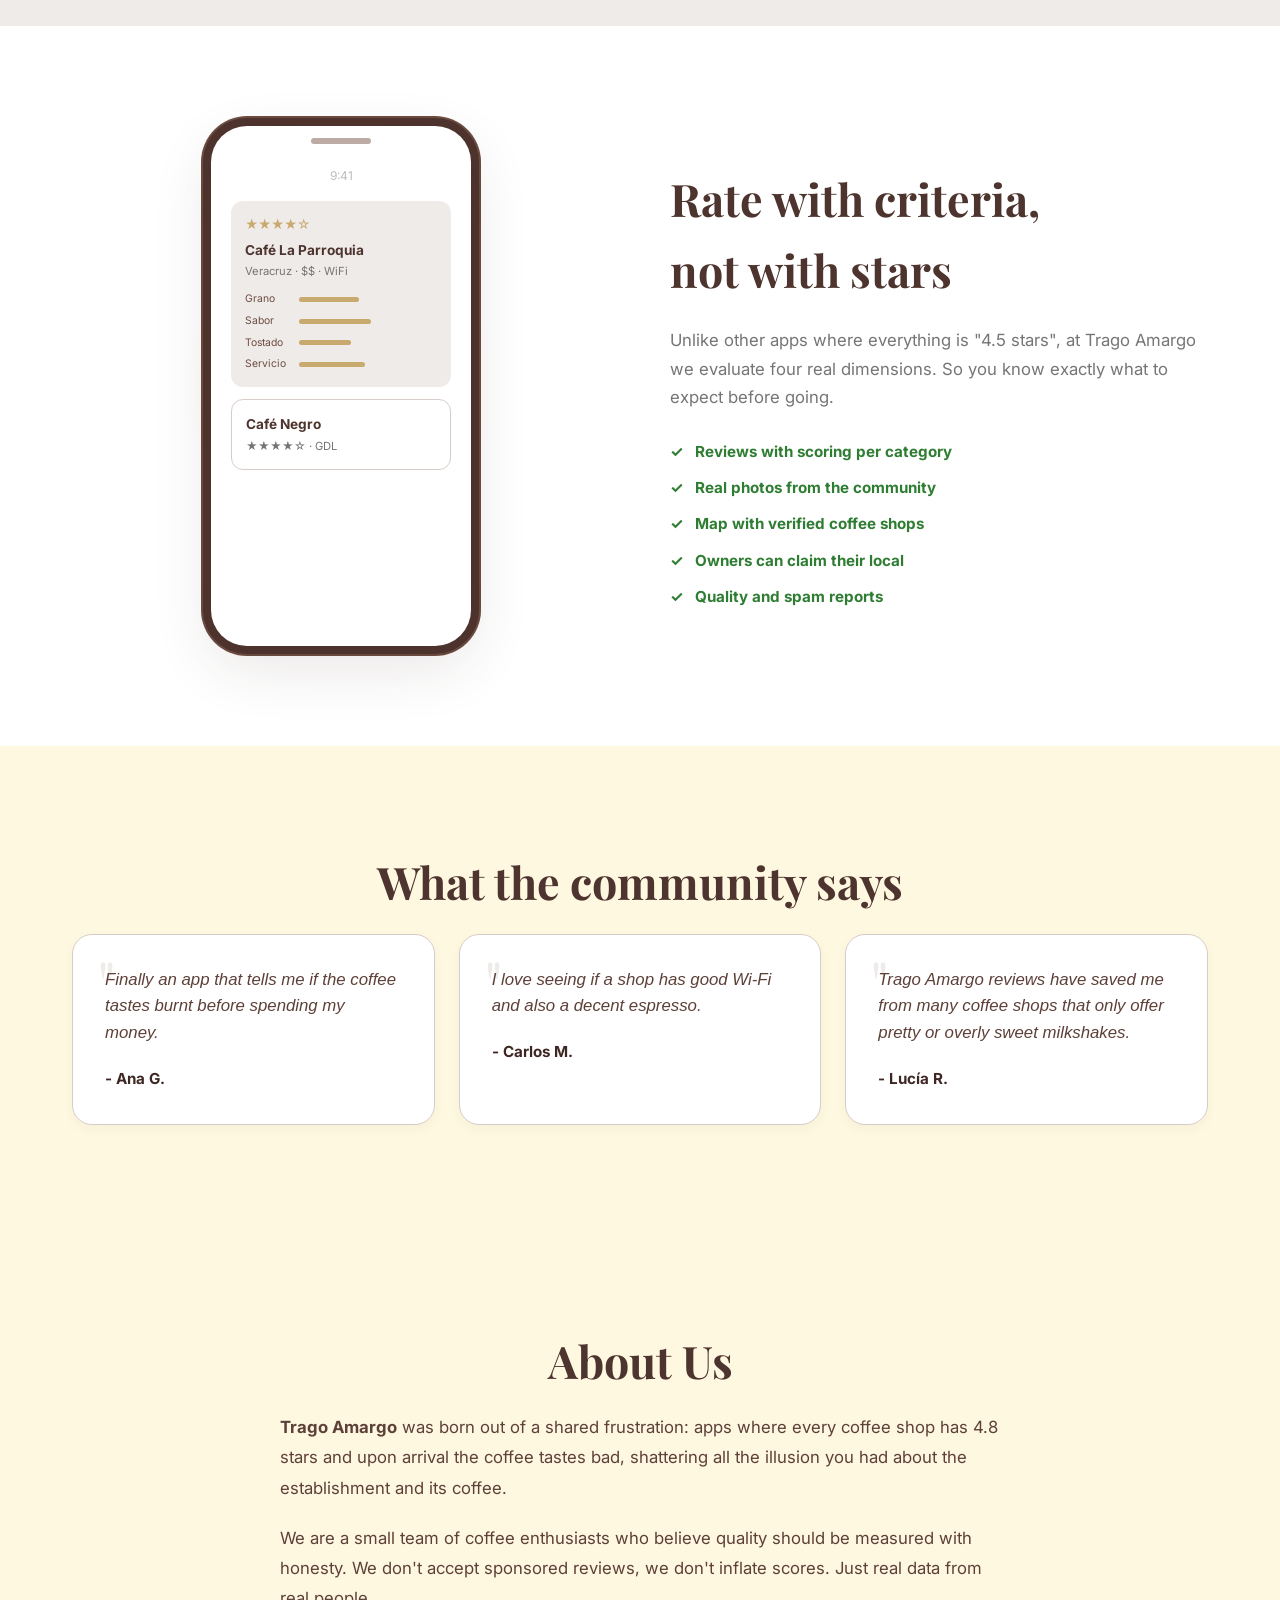
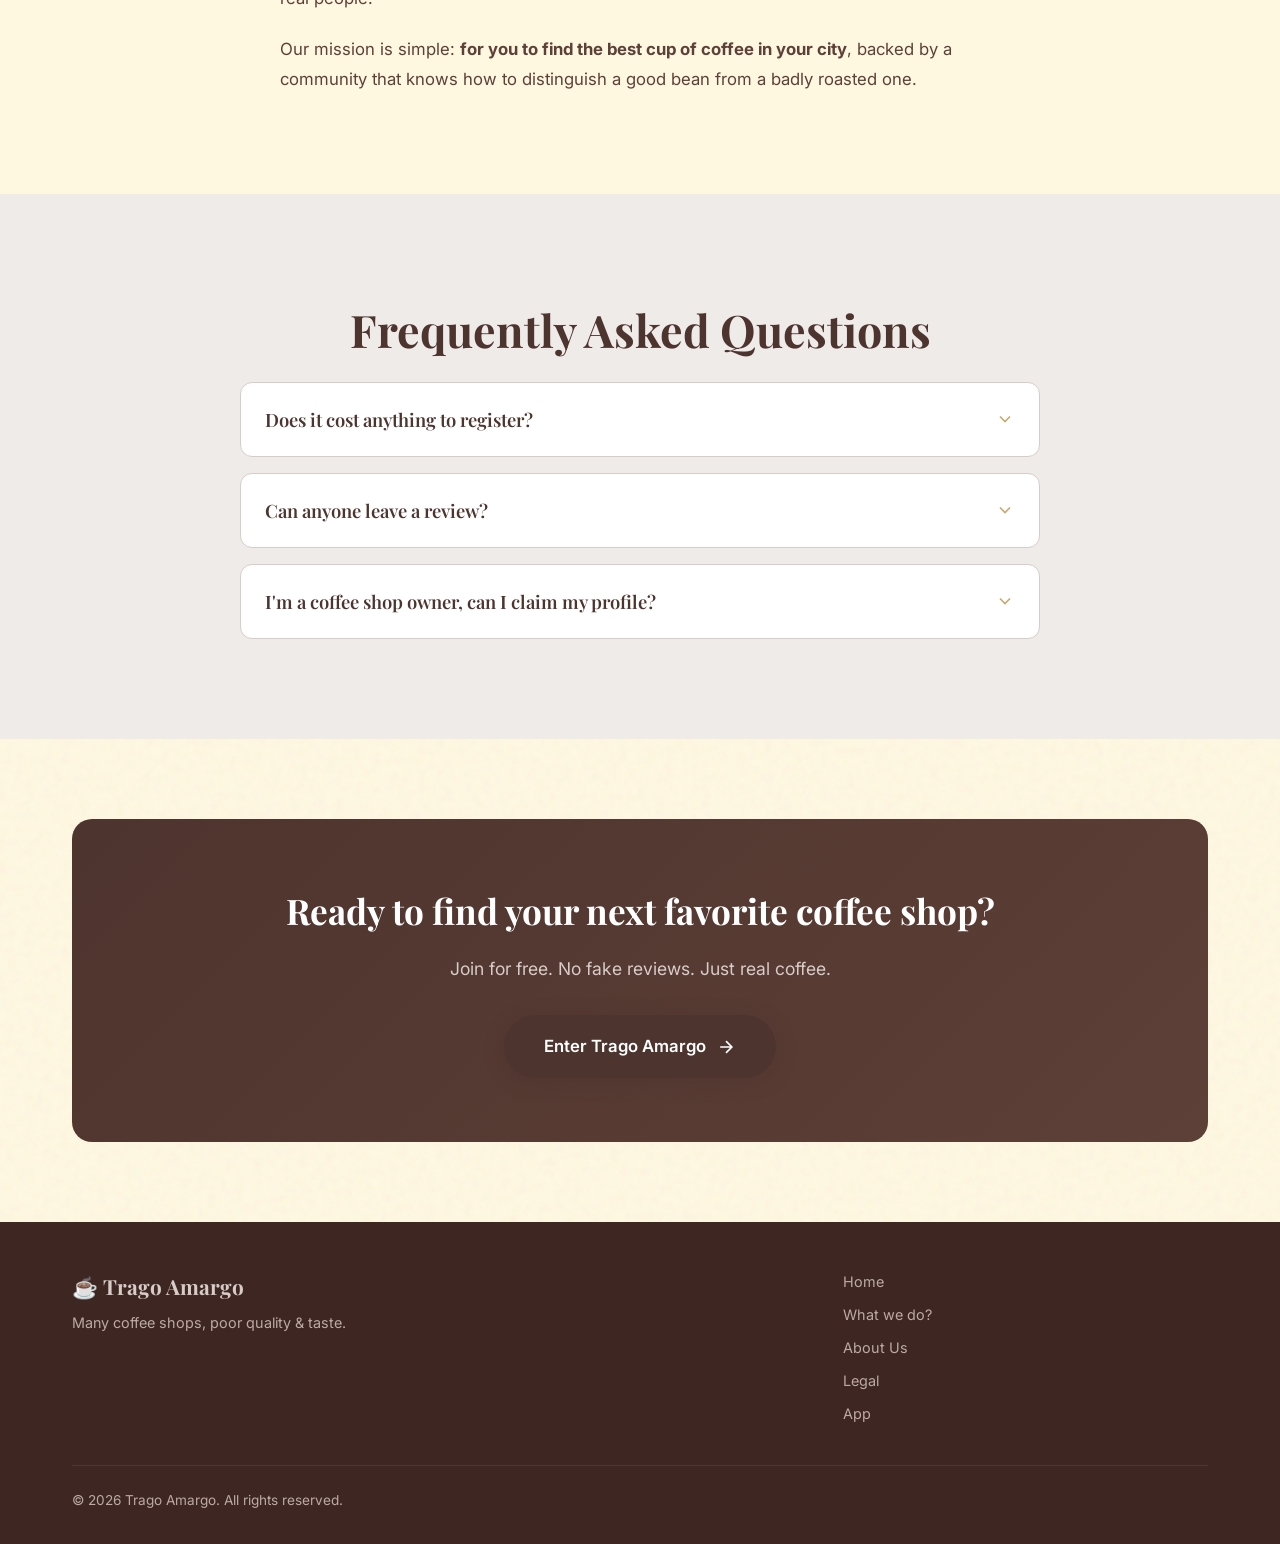
==== commit 906dedc4: "feat: update landing page UI (Testimonials, FAQ, Legal page) and move language switcher" ====
--- a/web/landing/index.html
+++ b/web/landing/index.html
@@ -27,7 +27,6 @@
         <li><a href="#hero" class="nav__link" data-i18n="nav_home">Inicio</a></li>
         <li><a href="#features" class="nav__link" data-i18n="nav_features">¿Qué hacemos?</a></li>
         <li><a href="#about" class="nav__link" data-i18n="nav_about">Nosotros</a></li>
-        <li><a href="#legal" class="nav__link" data-i18n="nav_legal">Aviso Legal</a></li>
       </ul>
       <a href="/app" class="nav__cta button button--small" data-i18n="nav_enter">Entrar</a>
       <button class="lang-toggle" id="lang-toggle">EN</button>
@@ -155,6 +154,26 @@
       </div>
     </section>
 
+    <section class="testimonials section" id="testimonials">
+      <div class="container">
+        <h2 class="section__title fade-in" data-i18n="testi_title">Lo que dice la comunidad</h2>
+        <div class="testimonials__grid">
+          <div class="testimonial-card fade-in delay-1">
+            <p data-i18n="testi_1">"Por fin una app que me dice si el café sabe a quemado antes de gastar mi dinero."</p>
+            <div class="testimonial-author">- Ana G.</div>
+          </div>
+          <div class="testimonial-card fade-in delay-2">
+            <p data-i18n="testi_2">"Me encanta ver si una cafetería tiene buen Wi-Fi y además un espresso decente."</p>
+            <div class="testimonial-author">- Carlos M.</div>
+          </div>
+          <div class="testimonial-card fade-in delay-3">
+            <p data-i18n="testi_3">"Las reseñas de Trago Amargo me han salvado de muchas cafeterías que solo ofrecen batidos bonitos o muy dulces."</p>
+            <div class="testimonial-author">- Lucía R.</div>
+          </div>
+        </div>
+      </div>
+    </section>
+
     <section class="about section" id="about">
       <div class="container">
         <h2 class="section__title fade-in" data-i18n="about_title">Acerca de nosotros</h2>
@@ -172,6 +191,41 @@
       </div>
     </section>
 
+    <section class="faq section" id="faq">
+      <div class="container">
+        <h2 class="section__title fade-in" data-i18n="faq_title">Preguntas Frecuentes</h2>
+        <div class="faq__list fade-in delay-1">
+          <div class="faq-item">
+            <button class="faq-question">
+              <span data-i18n="faq_1_q">¿Tiene algún costo registrarme?</span>
+              <svg width="20" height="20" viewBox="0 0 24 24" fill="none" stroke="currentColor" stroke-width="2"><path d="M6 9l6 6 6-6"/></svg>
+            </button>
+            <div class="faq-answer">
+              <p data-i18n="faq_1_a">No, Trago Amargo es 100% gratuito para los usuarios.</p>
+            </div>
+          </div>
+          <div class="faq-item">
+            <button class="faq-question">
+              <span data-i18n="faq_2_q">¿Cualquiera puede reseñar?</span>
+              <svg width="20" height="20" viewBox="0 0 24 24" fill="none" stroke="currentColor" stroke-width="2"><path d="M6 9l6 6 6-6"/></svg>
+            </button>
+            <div class="faq-answer">
+              <p data-i18n="faq_2_a">Sí, siempre y cuando te crees una cuenta y sigas nuestras normas de comunidad.</p>
+            </div>
+          </div>
+          <div class="faq-item">
+            <button class="faq-question">
+              <span data-i18n="faq_3_q">Soy dueño de una cafetería, ¿puedo reclamar mi perfil?</span>
+              <svg width="20" height="20" viewBox="0 0 24 24" fill="none" stroke="currentColor" stroke-width="2"><path d="M6 9l6 6 6-6"/></svg>
+            </button>
+            <div class="faq-answer">
+              <p data-i18n="faq_3_a">¡Claro! Los dueños pueden reclamar su negocio en la plataforma para responder reseñas y actualizar su información.</p>
+            </div>
+          </div>
+        </div>
+      </div>
+    </section>
+
     <section class="cta section">
       <div class="container">
         <div class="cta__card fade-in">
@@ -185,46 +239,7 @@
       </div>
     </section>
 
-    <section class="legal section" id="legal">
-      <div class="container">
-        <h2 class="section__title fade-in" data-i18n="legal_title">Aviso legal y privacidad</h2>
-        <div class="legal__content fade-in delay-1">
-          <h3 data-i18n="legal_1_title">1. Información que recopilamos</h3>
-          <p data-i18n="legal_1_p">Para el funcionamiento de la plataforma, recopilamos únicamente:</p>
-          <ul>
-            <li><strong data-i18n="legal_1_li1_str">Correo electrónico:</strong> <span data-i18n="legal_1_li1">utilizado exclusivamente para autenticar tu cuenta y permitir el inicio de sesión.</span></li>
-            <li><strong data-i18n="legal_1_li2_str">Nombre de usuario:</strong> <span data-i18n="legal_1_li2">el nombre que elijas para mostrar en tus reseñas y perfil público.</span></li>
-            <li><strong data-i18n="legal_1_li3_str">Foto de perfil (opcional):</strong> <span data-i18n="legal_1_li3">puedes subir una imagen para personalizar tu cuenta.</span></li>
-            <li><strong data-i18n="legal_1_li4_str">Reseñas y calificaciones:</strong> <span data-i18n="legal_1_li4">el contenido que publiques sobre cafeterías es público por naturaleza.</span></li>
-          </ul>
-
-          <h3 data-i18n="legal_2_title">2. Uso de la información</h3>
-          <p data-i18n="legal_2_p">Tu información personal <strong>nunca</strong> será vendida, compartida con terceros ni utilizada para fines publicitarios. El correo electrónico se usa exclusivamente para:</p>
-          <ul>
-            <li data-i18n="legal_2_li1">Autenticación de cuenta (inicio de sesión)</li>
-            <li data-i18n="legal_2_li2">Recuperación de contraseña</li>
-            <li data-i18n="legal_2_li3">Notificaciones relacionadas con tu actividad (respuestas a reseñas, reclamaciones de cafeterías)</li>
-          </ul>
-
-          <h3 data-i18n="legal_3_title">3. Contenido generado por usuarios</h3>
-          <p data-i18n="legal_3_p">Las reseñas, fotos y calificaciones que publiques son visibles para otros usuarios de la plataforma. Eres responsable del contenido que compartes. Nos reservamos el derecho de eliminar contenido que infrinja nuestras normas comunitarias (spam, contenido ofensivo, información falsa).</p>
-
-          <h3 data-i18n="legal_4_title">4. Protección de datos</h3>
-          <p data-i18n="legal_4_p">Utilizamos Firebase (Google Cloud Platform) para almacenar datos. Tus credenciales de acceso están protegidas mediante los estándares de seguridad de Firebase Authentication. No almacenamos contraseñas en texto plano.</p>
-
-          <h3 data-i18n="legal_5_title">5. Cookies y seguimiento</h3>
-          <p data-i18n="legal_5_p"><strong>No utilizamos cookies de terceros ni sistemas de tracking.</strong> La plataforma solo utiliza las cookies técnicas necesarias para mantener tu sesión iniciada (Firebase Auth). No recolectamos datos de navegación ni perfilamos usuarios.</p>
-
-          <h3 data-i18n="legal_6_title">6. Eliminación de cuenta</h3>
-          <p data-i18n="legal_6_p">Puedes solicitar la eliminación de tu cuenta y todos tus datos asociados en cualquier momento contactándonos. Una vez eliminada, tus reseñas se anonimizarán y tus datos personales serán borrados permanentemente.</p>
-
-          <h3 data-i18n="legal_7_title">7. Contacto</h3>
-          <p data-i18n="legal_7_p">Para cualquier duda sobre este aviso legal o para ejercer tus derechos de acceso, rectificación o eliminación de datos, contáctanos a través de los canales disponibles en la plataforma.</p>
-
-          <p class="legal__updated" data-i18n="legal_updated">Última actualización: Junio 2026</p>
-        </div>
-      </div>
-    </section>
+
   </main>
 
   <footer class="footer">
@@ -237,7 +252,7 @@
         <a href="#hero" data-i18n="nav_home">Inicio</a>
         <a href="#features" data-i18n="nav_features">¿Qué hacemos?</a>
         <a href="#about" data-i18n="nav_about">Nosotros</a>
-        <a href="#legal" data-i18n="nav_legal">Aviso Legal</a>
+        <a href="legal.html" data-i18n="nav_legal">Aviso Legal</a>
         <a href="/app" data-i18n="footer_app">App</a>
       </div>
       <div class="footer__copy">
--- a/web/landing/css/style.css
+++ b/web/landing/css/style.css
@@ -563,6 +563,121 @@
 .demo-card--small .demo-card__meta { margin-bottom: 0; }
 
 /* =============================================
+   Testimonials
+   ============================================= */
+.testimonials { background: var(--cream); }
+
+.testimonials__grid {
+  display: grid;
+  grid-template-columns: repeat(auto-fit, minmax(280px, 1fr));
+  gap: 24px;
+}
+
+.testimonial-card {
+  background: var(--white);
+  padding: 32px;
+  border-radius: var(--radius-lg);
+  border: 1px solid var(--brown-100);
+  box-shadow: 0 4px 12px rgba(62, 39, 35, 0.04);
+  position: relative;
+}
+
+.testimonial-card::before {
+  content: '"';
+  position: absolute;
+  top: 16px;
+  left: 24px;
+  font-family: var(--font-display);
+  font-size: 4rem;
+  color: var(--brown-50);
+  line-height: 1;
+  z-index: 0;
+}
+
+.testimonial-card p {
+  position: relative;
+  z-index: 1;
+  font-size: 1.05rem;
+  font-style: italic;
+  color: var(--brown-700);
+  margin-bottom: 20px;
+  line-height: 1.6;
+}
+
+.testimonial-author {
+  font-weight: 700;
+  font-size: 0.95rem;
+  color: var(--brown-900);
+}
+
+/* =============================================
+   FAQ
+   ============================================= */
+.faq { background: var(--brown-50); }
+
+.faq__list {
+  max-width: 800px;
+  margin: 0 auto;
+  display: flex;
+  flex-direction: column;
+  gap: 16px;
+}
+
+.faq-item {
+  background: var(--white);
+  border-radius: var(--radius);
+  border: 1px solid var(--brown-100);
+  overflow: hidden;
+  transition: box-shadow var(--transition);
+}
+
+.faq-item.active {
+  box-shadow: 0 8px 24px rgba(62, 39, 35, 0.08);
+}
+
+.faq-question {
+  width: 100%;
+  text-align: left;
+  padding: 24px;
+  background: none;
+  border: none;
+  font-family: var(--font-display);
+  font-size: 1.15rem;
+  font-weight: 600;
+  color: var(--brown-800);
+  cursor: pointer;
+  display: flex;
+  justify-content: space-between;
+  align-items: center;
+}
+
+.faq-question svg {
+  transition: transform var(--transition);
+  color: var(--gold);
+}
+
+.faq-item.active .faq-question svg {
+  transform: rotate(180deg);
+}
+
+.faq-answer {
+  max-height: 0;
+  overflow: hidden;
+  transition: max-height 0.4s ease;
+  background: var(--white);
+}
+
+.faq-item.active .faq-answer {
+  max-height: 200px;
+}
+
+.faq-answer p {
+  padding: 0 24px 24px;
+  color: var(--gray-600);
+  line-height: 1.7;
+}
+
+/* =============================================
    About
    ============================================= */
 .about { background: var(--cream); }
